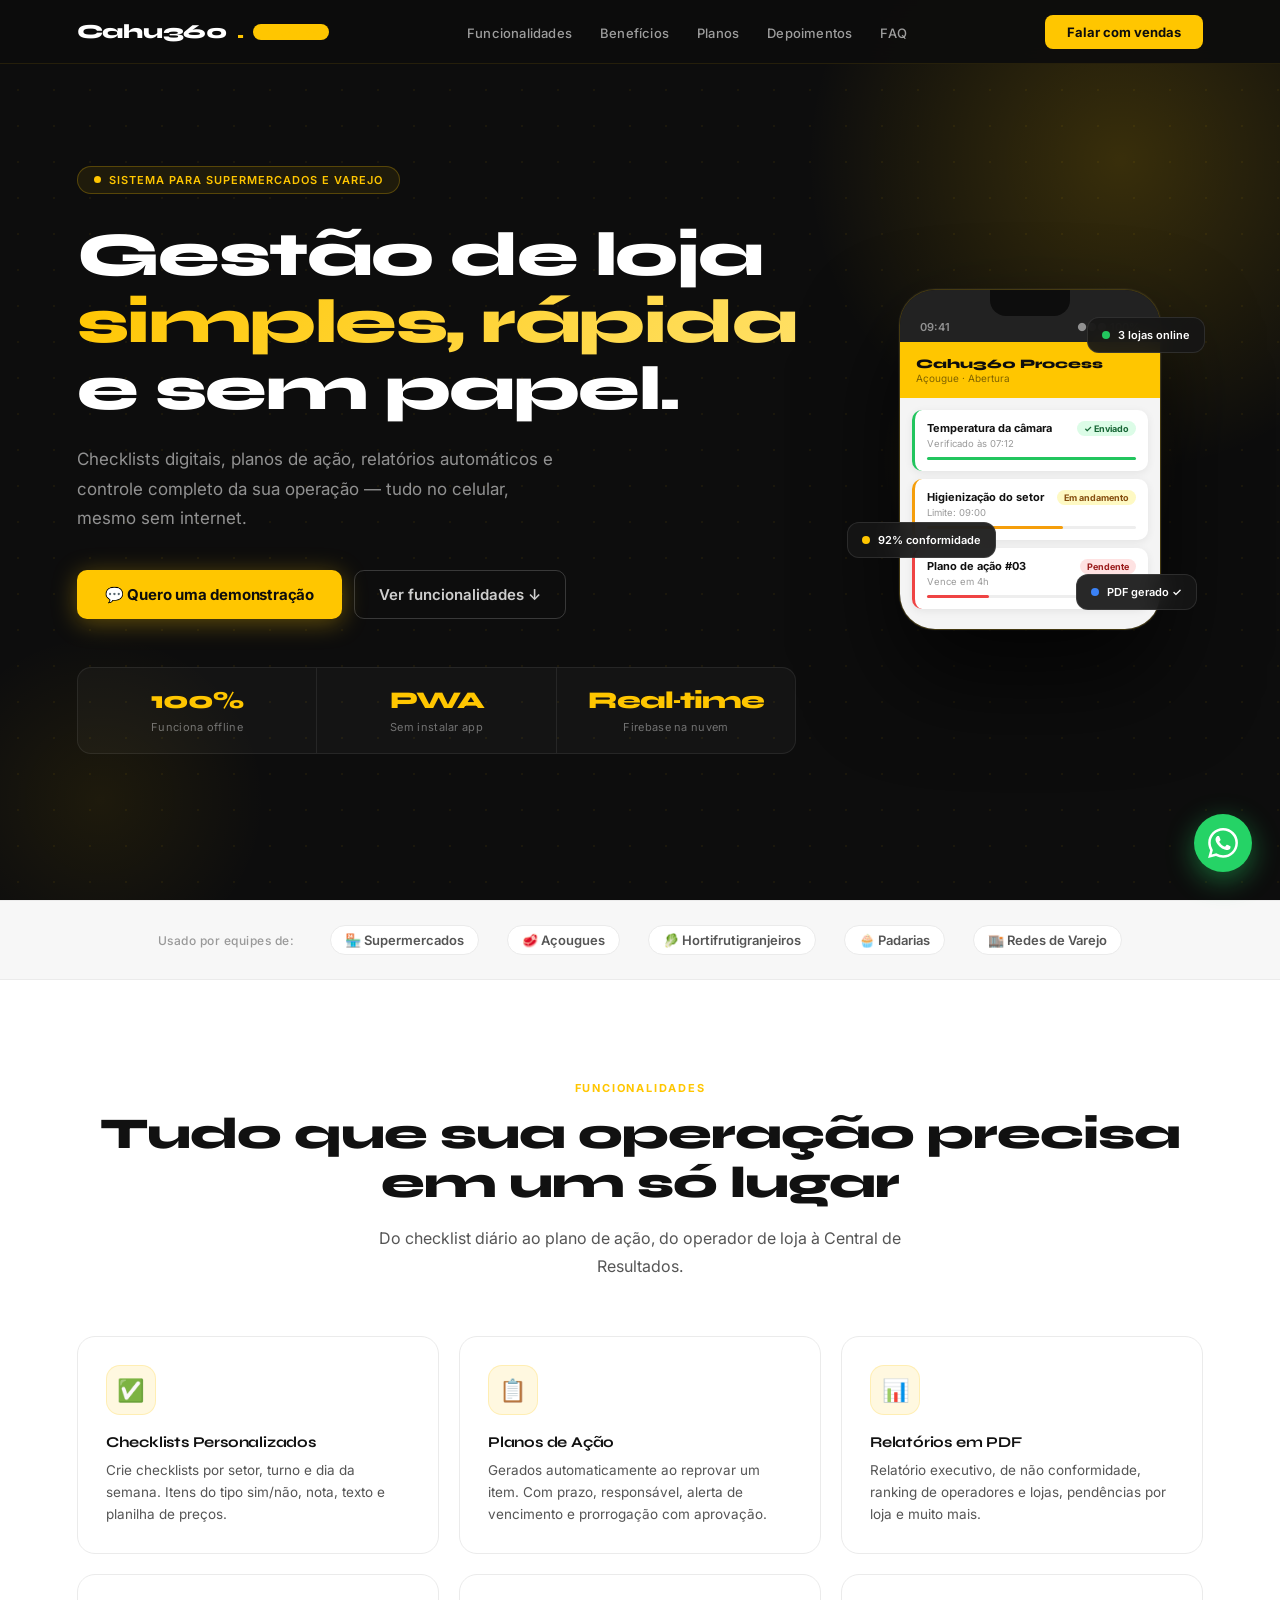
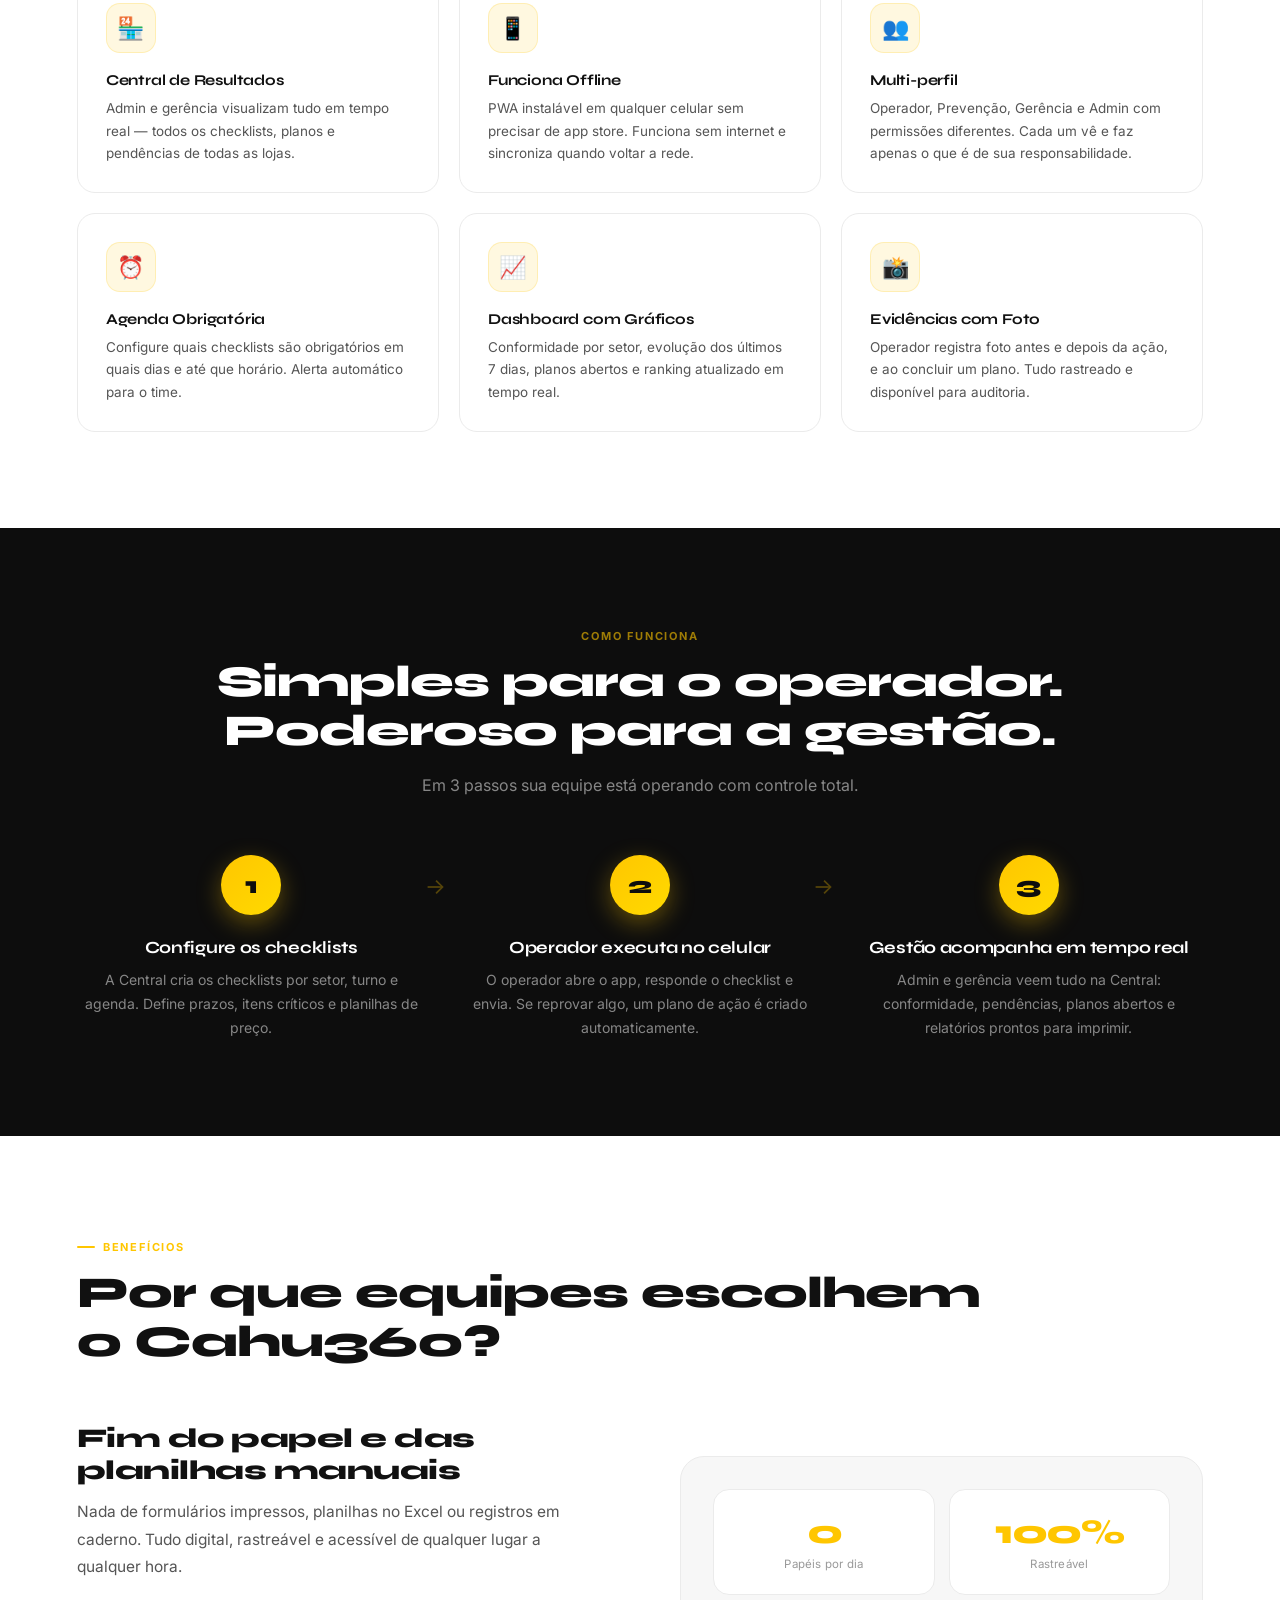
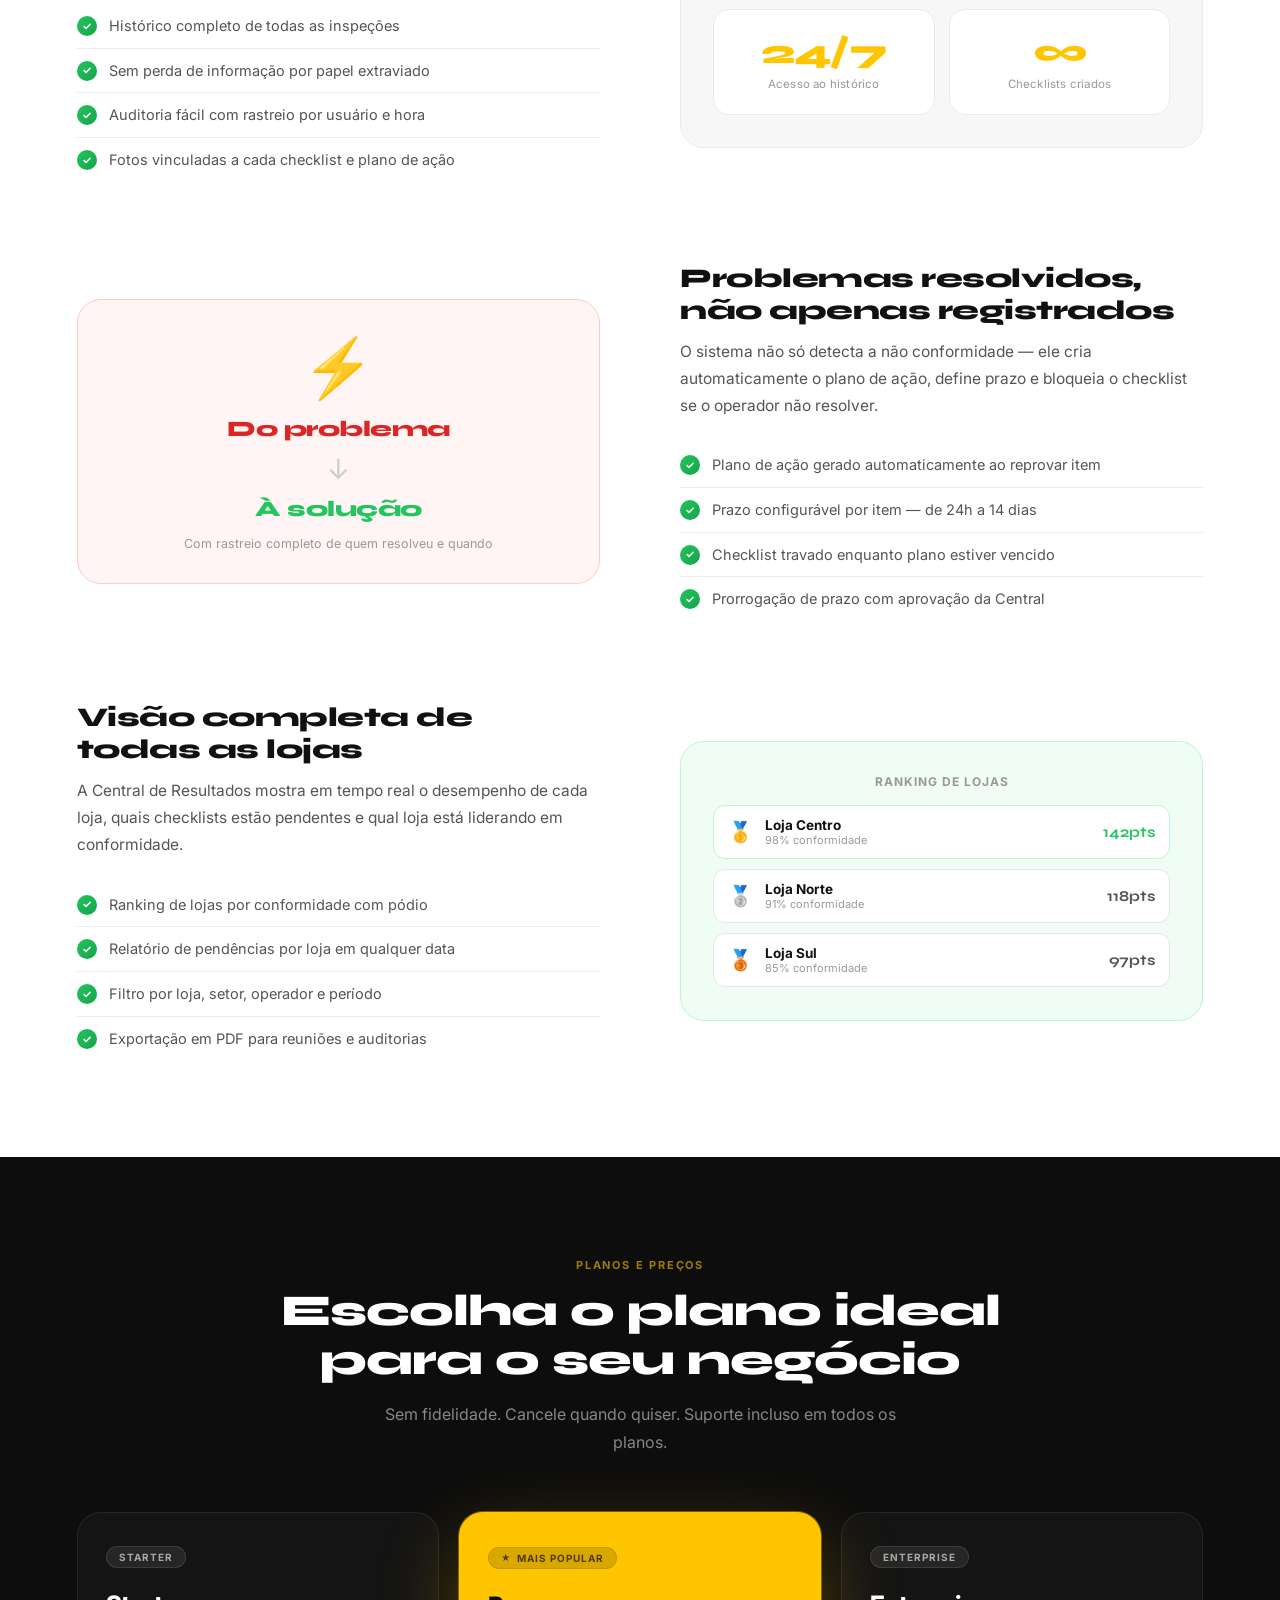
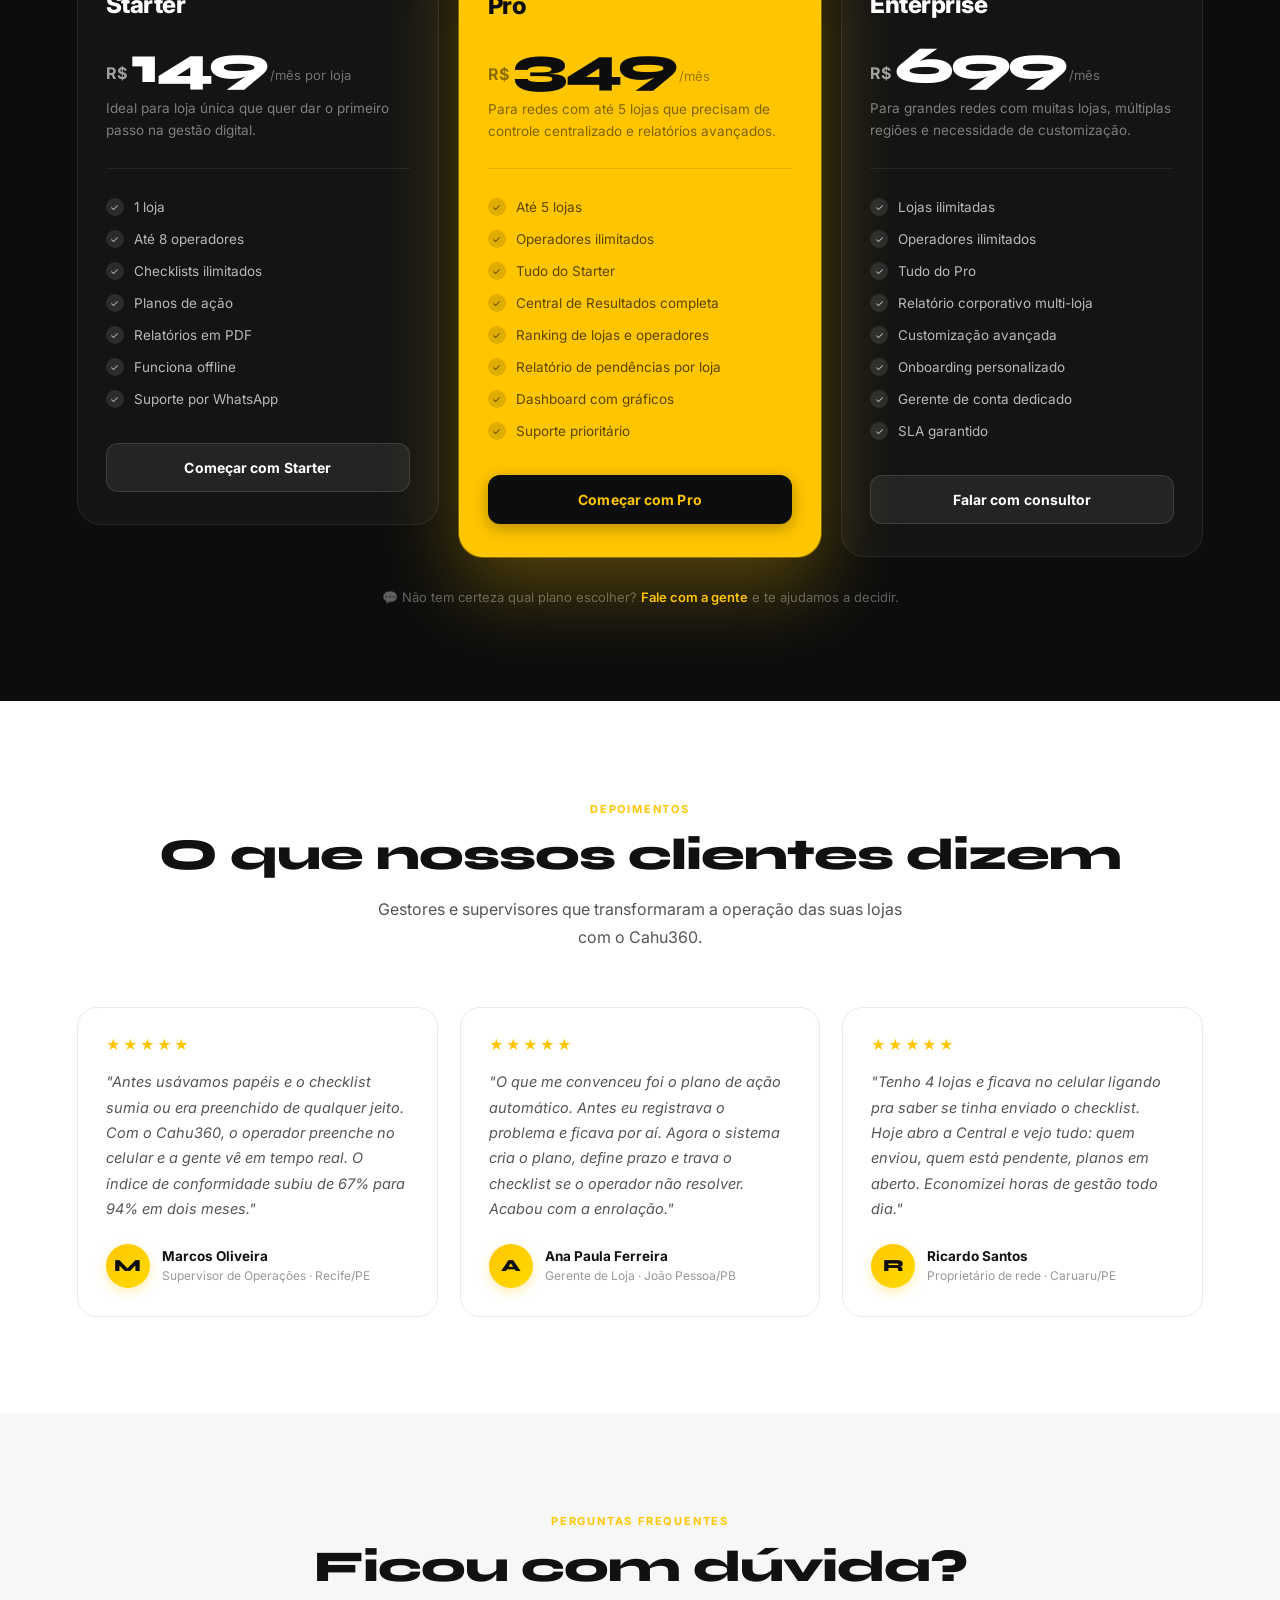
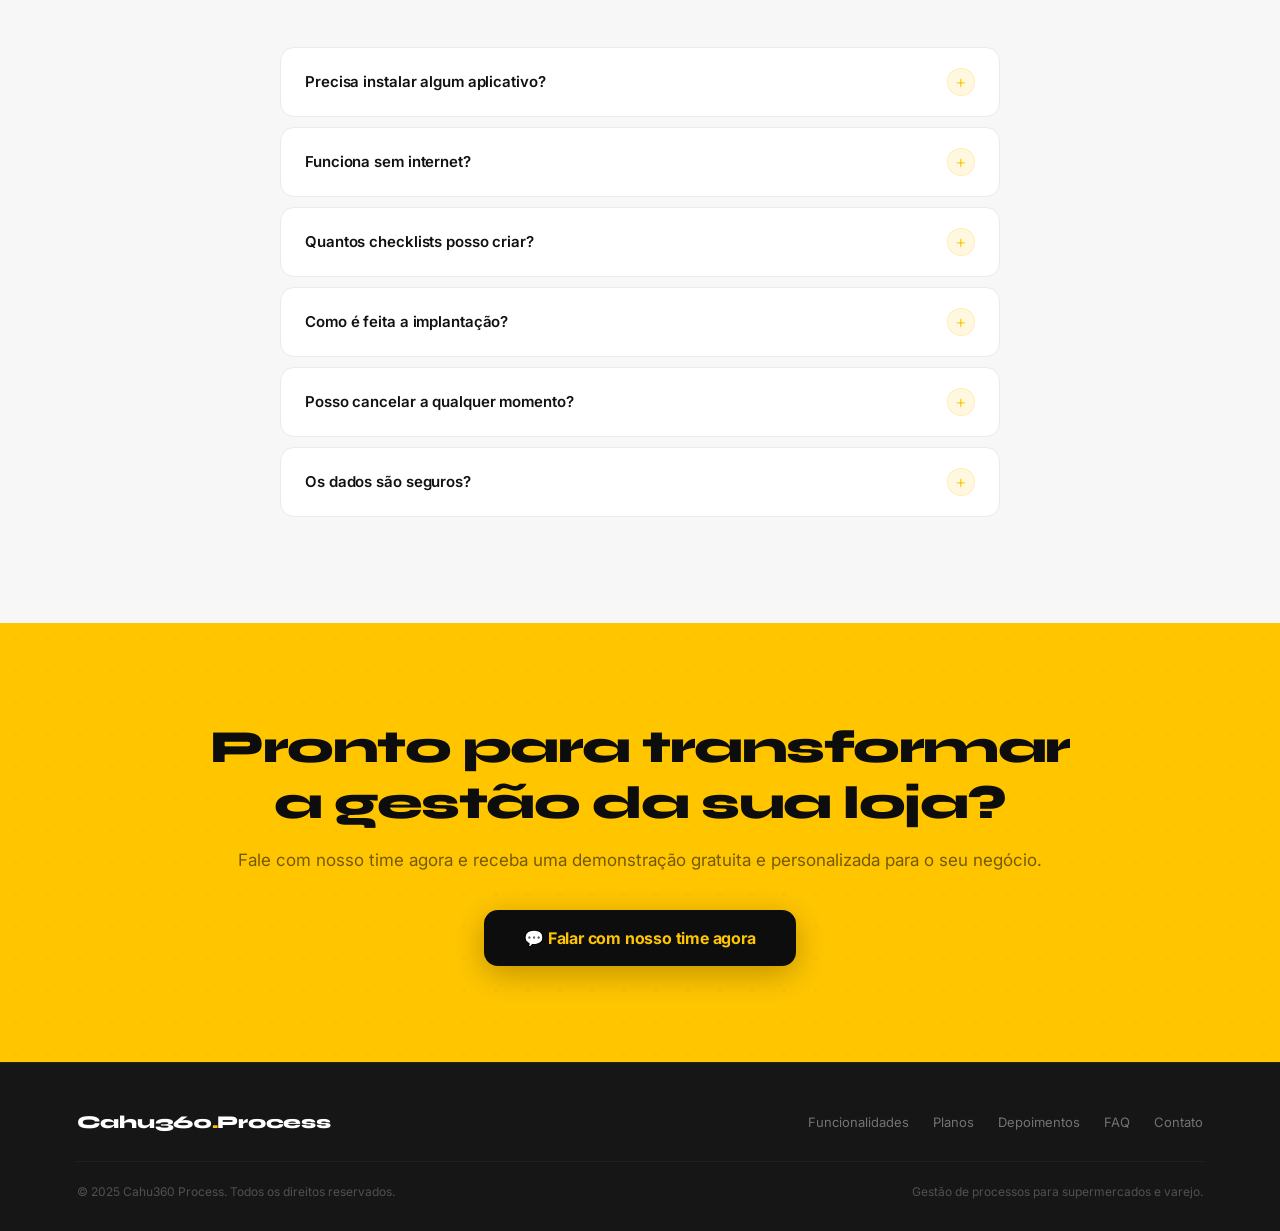
==== landing/index.html @ 6923c71b "design: redesign completo da landing page — hero, tipografia, planos e animações Co-Authored-By: Cla" ====
<!DOCTYPE html>
<html lang="pt-BR">
<head>
  <meta charset="UTF-8"/>
  <meta name="viewport" content="width=device-width, initial-scale=1.0"/>
  <title>Cahu360 Process — Gestão de Loja Inteligente</title>
  <meta name="description" content="Sistema completo de gestão de processos para supermercados e redes de varejo. Checklists, planos de ação, relatórios e muito mais."/>
  <link rel="preconnect" href="https://fonts.googleapis.com"/>
  <link rel="preconnect" href="https://fonts.gstatic.com" crossorigin/>
  <link href="https://fonts.googleapis.com/css2?family=Syne:wght@400;600;700;800&family=Inter:wght@300;400;500;600;700&display=swap" rel="stylesheet"/>
  <style>
    *, *::before, *::after { box-sizing: border-box; margin: 0; padding: 0; }

    :root {
      --y: #FFC600;
      --yd: #e6b000;
      --yl: rgba(255,198,0,.12);
      --dark: #0d0d0d;
      --dark2: #161616;
      --dark3: #222;
      --t: #111;
      --t2: #555;
      --t3: #999;
      --white: #ffffff;
      --gray: #f7f7f7;
      --gray2: #ebebeb;
      --g: #22c55e;
      --r: #ef4444;
    }

    html { scroll-behavior: smooth; }

    body {
      font-family: 'Inter', sans-serif;
      color: var(--t);
      background: var(--white);
      overflow-x: hidden;
    }

    h1, h2, h3, h4 { font-family: 'Syne', sans-serif; }

    /* ── UTILITÁRIOS ── */
    .gradient-text {
      background: linear-gradient(135deg, #fff 10%, var(--y) 100%);
      -webkit-background-clip: text;
      -webkit-text-fill-color: transparent;
      background-clip: text;
    }
    .max { max-width: 1200px; margin: 0 auto; }

    /* ── NAV ── */
    nav {
      position: fixed; top: 0; left: 0; right: 0; z-index: 100;
      background: rgba(13,13,13,.95);
      backdrop-filter: blur(16px);
      border-bottom: 1px solid rgba(255,198,0,.1);
      padding: 0 6%;
      display: flex; align-items: center; justify-content: space-between;
      height: 64px;
      transition: background .3s;
    }
    .nav-logo {
      font-family: 'Syne', sans-serif;
      font-size: 20px; font-weight: 800;
      color: var(--white);
      text-decoration: none;
      display: flex; align-items: center; gap: 10px;
      letter-spacing: -.3px;
    }
    .nav-logo span { color: var(--y); }
    .nav-logo-badge {
      background: var(--y); color: var(--dark);
      font-size: 10px; font-weight: 700;
      padding: 2px 8px; border-radius: 20px;
      text-transform: uppercase; letter-spacing: .5px;
    }
    .nav-links { display: flex; gap: 28px; list-style: none; }
    .nav-links a {
      color: rgba(255,255,255,.6);
      text-decoration: none; font-size: 13px; font-weight: 500;
      transition: color .2s; letter-spacing: .2px;
    }
    .nav-links a:hover { color: var(--y); }
    .nav-cta {
      background: var(--y); color: var(--dark);
      padding: 9px 22px; border-radius: 8px;
      font-weight: 700; font-size: 13px;
      text-decoration: none;
      transition: background .2s, transform .15s, box-shadow .2s;
      box-shadow: 0 0 0 0 rgba(255,198,0,0);
    }
    .nav-cta:hover { background: var(--yd); transform: translateY(-1px); box-shadow: 0 4px 16px rgba(255,198,0,.35); }
    .nav-hamburger { display: none; flex-direction: column; gap: 5px; cursor: pointer; background: none; border: none; padding: 4px; }
    .nav-hamburger span { width: 24px; height: 2px; background: var(--white); border-radius: 2px; display: block; transition: .3s; }
    .nav-mobile { display: none; position: fixed; top: 64px; left: 0; right: 0; background: var(--dark2); padding: 24px 6%; flex-direction: column; gap: 20px; z-index: 99; border-bottom: 1px solid rgba(255,198,0,.1); }
    .nav-mobile.open { display: flex; }
    .nav-mobile a { color: rgba(255,255,255,.8); text-decoration: none; font-size: 16px; font-weight: 500; }
    .nav-mobile .nav-cta { text-align: center; }

    /* ── HERO ── */
    .hero {
      background: var(--dark);
      min-height: 100vh;
      display: flex; align-items: center;
      padding: 100px 6% 80px;
      position: relative; overflow: hidden;
    }
    /* Grid de pontos no fundo */
    .hero::before {
      content: '';
      position: absolute; inset: 0;
      background-image: radial-gradient(rgba(255,198,0,.06) 1px, transparent 1px);
      background-size: 36px 36px;
      pointer-events: none;
    }
    /* Glow amarelo top-right */
    .hero-glow1 {
      position: absolute; top: -180px; right: -180px;
      width: 680px; height: 680px; border-radius: 50%;
      background: radial-gradient(circle, rgba(255,198,0,.18) 0%, transparent 65%);
      pointer-events: none;
    }
    /* Glow sutil bottom-left */
    .hero-glow2 {
      position: absolute; bottom: -80px; left: -80px;
      width: 360px; height: 360px; border-radius: 50%;
      background: radial-gradient(circle, rgba(255,198,0,.07) 0%, transparent 65%);
      pointer-events: none;
    }
    .hero-inner {
      max-width: 1200px; margin: 0 auto; width: 100%;
      display: grid; grid-template-columns: 1fr 1fr; gap: 60px; align-items: center;
      position: relative; z-index: 1;
    }
    .hero-badge {
      display: inline-flex; align-items: center; gap: 8px;
      background: rgba(255,198,0,.08); border: 1px solid rgba(255,198,0,.25);
      color: var(--y); padding: 6px 16px; border-radius: 99px;
      font-size: 11px; font-weight: 600; letter-spacing: 1px;
      text-transform: uppercase; margin-bottom: 28px;
    }
    .hero-badge .pulse {
      width: 7px; height: 7px; background: var(--y); border-radius: 50%;
      animation: pulse 2s infinite; flex-shrink: 0;
    }
    @keyframes pulse {
      0%,100% { box-shadow: 0 0 0 0 rgba(255,198,0,.5); }
      50% { box-shadow: 0 0 0 6px rgba(255,198,0,0); }
    }
    .hero h1 {
      font-size: clamp(38px, 5vw, 62px);
      font-weight: 800; line-height: 1.08;
      color: var(--white); margin-bottom: 22px;
      letter-spacing: -1.5px;
    }
    .hero h1 .highlight {
      position: relative; white-space: nowrap;
    }
    .hero h1 .highlight em {
      font-style: normal;
      background: linear-gradient(135deg, #FFC600, #FFE066);
      -webkit-background-clip: text;
      -webkit-text-fill-color: transparent;
      background-clip: text;
    }
    .hero p {
      font-size: 17px; line-height: 1.75;
      color: rgba(255,255,255,.55); margin-bottom: 36px;
      font-weight: 400; max-width: 480px;
    }
    .hero-actions { display: flex; gap: 12px; flex-wrap: wrap; }
    .btn-primary {
      background: var(--y); color: var(--dark);
      padding: 15px 28px; border-radius: 10px;
      font-weight: 700; font-size: 15px;
      text-decoration: none; display: inline-flex; align-items: center; gap: 8px;
      transition: background .2s, transform .15s, box-shadow .2s;
      box-shadow: 0 4px 24px rgba(255,198,0,.35);
      letter-spacing: -.2px;
    }
    .btn-primary:hover { background: var(--yd); transform: translateY(-2px); box-shadow: 0 10px 36px rgba(255,198,0,.45); }
    .btn-outline {
      border: 1.5px solid rgba(255,255,255,.18); color: rgba(255,255,255,.8);
      padding: 14px 24px; border-radius: 10px;
      font-weight: 600; font-size: 15px;
      text-decoration: none; display: inline-flex; align-items: center; gap: 8px;
      transition: border-color .2s, color .2s, background .2s;
    }
    .btn-outline:hover { border-color: rgba(255,198,0,.5); color: var(--y); background: rgba(255,198,0,.05); }

    /* Stats hero */
    .hero-stats {
      display: flex; gap: 0; margin-top: 48px;
      border: 1px solid rgba(255,255,255,.08); border-radius: 14px;
      overflow: hidden; background: rgba(255,255,255,.03);
    }
    .hero-stat {
      flex: 1; padding: 18px 20px; text-align: center;
      border-right: 1px solid rgba(255,255,255,.08);
    }
    .hero-stat:last-child { border-right: none; }
    .hero-stat strong {
      font-size: 24px; font-weight: 800; color: var(--y);
      font-family: 'Syne', sans-serif; display: block;
      letter-spacing: -1px;
    }
    .hero-stat span { font-size: 11px; color: rgba(255,255,255,.4); letter-spacing: .3px; }

    /* Mockup */
    .hero-visual {
      display: flex; justify-content: center; align-items: center;
      position: relative;
    }
    .mockup-wrap {
      position: relative;
    }
    .mockup-glow {
      position: absolute; top: 50%; left: 50%;
      transform: translate(-50%,-50%);
      width: 320px; height: 320px; border-radius: 50%;
      background: radial-gradient(circle, rgba(255,198,0,.22) 0%, transparent 65%);
      pointer-events: none; z-index: 0;
    }
    .mockup-phone {
      width: 262px;
      background: var(--dark2);
      border: 1.5px solid rgba(255,198,0,.2);
      border-radius: 36px;
      overflow: hidden;
      box-shadow: 0 48px 96px rgba(0,0,0,.7), 0 0 0 1px rgba(255,255,255,.04);
      position: relative; z-index: 1;
      animation: float 4s ease-in-out infinite;
    }
    @keyframes float {
      0%,100% { transform: translateY(0); }
      50% { transform: translateY(-10px); }
    }
    .mockup-notch {
      position: absolute; top: 0; left: 50%; transform: translateX(-50%);
      width: 80px; height: 26px; background: var(--dark);
      border-radius: 0 0 16px 16px; z-index: 2;
    }
    .mockup-statusbar {
      background: var(--dark3); padding: 30px 20px 8px;
      display: flex; justify-content: space-between; align-items: center;
    }
    .mockup-statusbar span { font-size: 11px; color: rgba(255,255,255,.5); font-weight: 600; }
    .mockup-header {
      background: var(--y); padding: 14px 16px;
      display: flex; align-items: center; gap: 10px;
    }
    .mockup-header-title { font-family: 'Syne', sans-serif; font-size: 13px; font-weight: 800; color: var(--dark); }
    .mockup-header-sub { font-size: 10px; color: rgba(0,0,0,.5); }
    .mockup-body { padding: 12px; background: #f4f4f4; }
    .mockup-card {
      background: var(--white); border-radius: 10px;
      padding: 11px 12px; margin-bottom: 8px;
      border-left: 3px solid var(--g);
      box-shadow: 0 2px 8px rgba(0,0,0,.07);
    }
    .mockup-card.warn { border-color: #f59e0b; }
    .mockup-card.red { border-color: var(--r); }
    .mockup-card-title { font-size: 11px; font-weight: 700; color: var(--t); margin-bottom: 3px; }
    .mockup-card-sub { font-size: 9.5px; color: var(--t3); }
    .mockup-card-badge { float: right; font-size: 9px; font-weight: 700; padding: 2px 7px; border-radius: 8px; }
    .mockup-card-badge.ok { background: #dcfce7; color: #166534; }
    .mockup-card-badge.warn { background: #fef9c3; color: #854d0e; }
    .mockup-card-badge.red { background: #fee2e2; color: #991b1b; }
    .mockup-progress { height: 3px; background: #eee; border-radius: 2px; margin-top: 8px; }
    .mockup-progress-fill { height: 100%; border-radius: 2px; background: var(--g); }

    /* Badges flutuantes */
    .mockup-float {
      position: absolute;
      background: rgba(22,22,22,.92);
      border: 1px solid rgba(255,255,255,.1);
      backdrop-filter: blur(12px);
      border-radius: 12px;
      padding: 10px 14px;
      font-size: 11px; font-weight: 600; color: var(--white);
      display: flex; align-items: center; gap: 8px;
      z-index: 2; white-space: nowrap;
      animation: floatBadge 5s ease-in-out infinite;
    }
    .mockup-float.f1 { top: 28px; right: -44px; animation-delay: .5s; }
    .mockup-float.f2 { bottom: 72px; left: -52px; animation-delay: 1.5s; }
    .mockup-float.f3 { bottom: 20px; right: -36px; animation-delay: 2.5s; }
    @keyframes floatBadge {
      0%,100% { transform: translateY(0); }
      50% { transform: translateY(-6px); }
    }
    .mockup-float .dot { width: 8px; height: 8px; border-radius: 50%; flex-shrink: 0; }

    /* ── SEÇÕES GERAIS ── */
    section { padding: 96px 6%; }
    .section-label {
      display: inline-flex; align-items: center; gap: 8px;
      font-size: 11px; font-weight: 700; letter-spacing: 1.8px;
      text-transform: uppercase; color: var(--y);
      margin-bottom: 14px;
    }
    .section-label::before {
      content: '';
      width: 18px; height: 2px; background: var(--y); border-radius: 2px; display: block;
    }
    .section-title {
      font-size: clamp(28px, 4vw, 44px);
      font-weight: 800; line-height: 1.12;
      margin-bottom: 16px; letter-spacing: -1px;
    }
    .section-sub {
      font-size: 16px; color: var(--t2); line-height: 1.75;
      max-width: 560px; font-weight: 400;
    }
    .section-header { margin-bottom: 56px; }
    .section-header.center { text-align: center; }
    .section-header.center .section-sub { margin: 0 auto; }
    .section-header.center .section-label { justify-content: center; }
    .section-header.center .section-label::before { display: none; }

    /* ── SOCIAL PROOF BAR ── */
    .proof-bar {
      background: var(--gray); padding: 24px 6%;
      border-top: 1px solid var(--gray2); border-bottom: 1px solid var(--gray2);
    }
    .proof-inner {
      max-width: 1200px; margin: 0 auto;
      display: flex; align-items: center; gap: 36px; flex-wrap: wrap; justify-content: center;
    }
    .proof-label { font-size: 12px; color: var(--t3); font-weight: 500; white-space: nowrap; letter-spacing: .5px; }
    .proof-items { display: flex; gap: 28px; flex-wrap: wrap; justify-content: center; }
    .proof-item {
      font-size: 13px; font-weight: 600; color: var(--t2);
      display: flex; align-items: center; gap: 6px;
      padding: 6px 14px; background: var(--white); border-radius: 99px;
      border: 1px solid var(--gray2);
    }

    /* ── FUNCIONALIDADES ── */
    .features-grid {
      display: grid; grid-template-columns: repeat(auto-fit, minmax(280px, 1fr));
      gap: 20px;
    }
    .feature-card {
      background: var(--white); border: 1.5px solid var(--gray2);
      border-radius: 18px; padding: 28px;
      transition: border-color .25s, transform .25s, box-shadow .25s;
      position: relative; overflow: hidden;
    }
    .feature-card::after {
      content: '';
      position: absolute; inset: 0;
      background: linear-gradient(135deg, rgba(255,198,0,.04) 0%, transparent 60%);
      opacity: 0; transition: opacity .3s;
      border-radius: 18px;
    }
    .feature-card:hover { border-color: rgba(255,198,0,.4); transform: translateY(-5px); box-shadow: 0 16px 48px rgba(0,0,0,.08); }
    .feature-card:hover::after { opacity: 1; }
    .feature-icon {
      width: 50px; height: 50px; border-radius: 14px;
      background: var(--yl); display: flex; align-items: center; justify-content: center;
      font-size: 22px; margin-bottom: 18px;
      border: 1px solid rgba(255,198,0,.2);
    }
    .feature-card h3 { font-size: 15px; font-weight: 700; margin-bottom: 8px; letter-spacing: -.2px; }
    .feature-card p { font-size: 13.5px; color: var(--t2); line-height: 1.65; }

    /* Stagger animations for features */
    .features-grid .feature-card:nth-child(1) { --delay: 0s; }
    .features-grid .feature-card:nth-child(2) { --delay: .07s; }
    .features-grid .feature-card:nth-child(3) { --delay: .14s; }
    .features-grid .feature-card:nth-child(4) { --delay: .21s; }
    .features-grid .feature-card:nth-child(5) { --delay: .28s; }
    .features-grid .feature-card:nth-child(6) { --delay: .35s; }
    .features-grid .feature-card:nth-child(7) { --delay: .42s; }
    .features-grid .feature-card:nth-child(8) { --delay: .49s; }
    .features-grid .feature-card:nth-child(9) { --delay: .56s; }

    /* ── COMO FUNCIONA ── */
    .how-section { background: var(--dark); }
    .how-section .section-title { color: var(--white); }
    .how-section .section-sub { color: rgba(255,255,255,.5); }
    .how-steps {
      display: grid; grid-template-columns: repeat(auto-fit, minmax(240px, 1fr));
      gap: 40px;
    }
    .how-step { text-align: center; position: relative; }
    .how-step-num {
      width: 60px; height: 60px; border-radius: 50%;
      background: linear-gradient(135deg, var(--y) 0%, #ffda00 100%);
      color: var(--dark);
      font-family: 'Syne', sans-serif; font-weight: 800; font-size: 24px;
      display: flex; align-items: center; justify-content: center;
      margin: 0 auto 22px;
      box-shadow: 0 8px 24px rgba(255,198,0,.35);
    }
    .how-step h3 { font-size: 17px; font-weight: 700; color: var(--white); margin-bottom: 10px; letter-spacing: -.3px; }
    .how-step p { font-size: 14px; color: rgba(255,255,255,.5); line-height: 1.7; }

    /* Linha conectora entre steps */
    .how-steps .how-step:not(:last-child)::after {
      content: '→';
      position: absolute; top: 18px; right: -20px;
      color: rgba(255,198,0,.3); font-size: 22px;
    }
    @media (max-width: 900px) {
      .how-steps .how-step::after { display: none; }
    }

    /* ── BENEFÍCIOS ── */
    .benefits-row {
      display: grid; grid-template-columns: 1fr 1fr; gap: 80px; align-items: center;
      margin-bottom: 80px;
    }
    .benefits-row:last-child { margin-bottom: 0; }
    .benefits-row.reverse .benefits-text { order: 2; }
    .benefits-row.reverse .benefits-visual { order: 1; }
    .benefit-list { list-style: none; margin-top: 24px; }
    .benefit-list li {
      display: flex; align-items: flex-start; gap: 12px;
      padding: 11px 0; border-bottom: 1px solid var(--gray2);
      font-size: 14.5px; color: var(--t2); line-height: 1.5;
    }
    .benefit-list li:last-child { border: none; }
    .benefit-check {
      width: 20px; height: 20px; border-radius: 50%;
      background: linear-gradient(135deg, #22c55e, #16a34a);
      display: flex; align-items: center; justify-content: center;
      flex-shrink: 0; margin-top: 1px;
      font-size: 11px; color: white; font-weight: 700;
    }
    .benefits-visual {
      background: var(--gray); border-radius: 24px;
      padding: 32px; min-height: 280px;
      display: flex; align-items: center; justify-content: center;
      border: 1.5px solid var(--gray2);
    }
    .stat-grid { display: grid; grid-template-columns: 1fr 1fr; gap: 14px; width: 100%; }
    .stat-box {
      background: var(--white); border-radius: 16px;
      padding: 22px 18px; text-align: center;
      border: 1.5px solid var(--gray2);
      transition: transform .2s, box-shadow .2s;
    }
    .stat-box:hover { transform: translateY(-3px); box-shadow: 0 8px 24px rgba(0,0,0,.07); }
    .stat-box strong {
      font-family: 'Syne', sans-serif; font-size: 34px; font-weight: 800;
      display: block; color: var(--y); letter-spacing: -1.5px;
    }
    .stat-box span { font-size: 11.5px; color: var(--t3); letter-spacing: .2px; }

    /* ── PLANOS ── */
    .plans-section { background: var(--dark); }
    .plans-section .section-title { color: var(--white); }
    .plans-section .section-sub { color: rgba(255,255,255,.5); }
    .plans-grid {
      display: grid; grid-template-columns: repeat(3, 1fr);
      gap: 20px; align-items: start;
    }

    /* Card base */
    .plan-card {
      background: rgba(255,255,255,.03);
      border: 1px solid rgba(255,255,255,.08);
      border-radius: 24px; padding: 32px 28px;
      transition: transform .25s, box-shadow .25s, border-color .25s;
      position: relative; overflow: hidden;
    }
    .plan-card:hover { transform: translateY(-6px); box-shadow: 0 24px 60px rgba(0,0,0,.4); border-color: rgba(255,198,0,.2); }

    /* Card featured */
    .plan-card.featured {
      background: var(--y);
      border-color: var(--y);
      transform: scale(1.04) translateY(-8px);
      box-shadow: 0 32px 80px rgba(255,198,0,.3), 0 0 0 1px rgba(255,198,0,.4);
    }
    .plan-card.featured:hover { transform: scale(1.04) translateY(-14px); box-shadow: 0 40px 100px rgba(255,198,0,.4); }

    /* Shimmer no card featured */
    .plan-card.featured::after {
      content: '';
      position: absolute; top: 0; left: -100%;
      width: 60%; height: 100%;
      background: linear-gradient(105deg, transparent, rgba(255,255,255,.18), transparent);
      animation: shimmer 3.5s infinite;
      pointer-events: none;
    }
    @keyframes shimmer {
      0% { left: -100%; }
      100% { left: 160%; }
    }

    .plan-badge {
      display: inline-flex; align-items: center; gap: 6px;
      font-size: 10px; font-weight: 700;
      padding: 4px 12px; border-radius: 99px;
      background: rgba(255,255,255,.08); color: rgba(255,255,255,.6);
      text-transform: uppercase; letter-spacing: 1px; margin-bottom: 22px;
      border: 1px solid rgba(255,255,255,.1);
    }
    .plan-badge.hot {
      background: rgba(0,0,0,.15); color: rgba(0,0,0,.65);
      border-color: rgba(0,0,0,.1);
    }
    .plan-badge.hot::before { content: '★'; font-size: 9px; }

    .plan-name { font-size: 24px; font-weight: 800; color: var(--white); margin-bottom: 10px; letter-spacing: -.5px; }
    .plan-card.featured .plan-name { color: var(--dark); }

    .plan-price { margin: 20px 0 6px; display: flex; align-items: flex-end; gap: 4px; }
    .plan-price .currency { font-size: 16px; font-weight: 700; color: rgba(255,255,255,.6); padding-bottom: 8px; }
    .plan-price strong { font-family: 'Syne', sans-serif; font-size: 52px; font-weight: 800; color: var(--white); line-height: 1; letter-spacing: -3px; }
    .plan-price .period { font-size: 13px; color: rgba(255,255,255,.4); padding-bottom: 8px; }
    .plan-card.featured .plan-price .currency { color: rgba(0,0,0,.45); }
    .plan-card.featured .plan-price strong { color: var(--dark); }
    .plan-card.featured .plan-price .period { color: rgba(0,0,0,.4); }

    .plan-desc { font-size: 13.5px; color: rgba(255,255,255,.45); margin-bottom: 26px; line-height: 1.65; }
    .plan-card.featured .plan-desc { color: rgba(0,0,0,.5); }

    .plan-divider { height: 1px; background: rgba(255,255,255,.07); margin-bottom: 22px; }
    .plan-card.featured .plan-divider { background: rgba(0,0,0,.1); }

    .plan-features { list-style: none; margin-bottom: 28px; }
    .plan-features li {
      display: flex; align-items: center; gap: 10px;
      font-size: 13.5px; color: rgba(255,255,255,.7);
      padding: 7px 0;
    }
    .plan-card.featured .plan-features li { color: rgba(0,0,0,.65); }
    .plan-features li .check {
      width: 18px; height: 18px; border-radius: 50%;
      background: rgba(255,255,255,.1);
      display: flex; align-items: center; justify-content: center;
      font-size: 10px; flex-shrink: 0;
    }
    .plan-card.featured .plan-features li .check { background: rgba(0,0,0,.12); }

    .plan-cta {
      display: block; text-align: center; text-decoration: none;
      padding: 15px; border-radius: 12px;
      font-weight: 700; font-size: 14px;
      background: rgba(255,255,255,.07); color: var(--white);
      border: 1px solid rgba(255,255,255,.12);
      transition: background .2s, transform .15s;
      letter-spacing: .1px;
    }
    .plan-cta:hover { background: rgba(255,255,255,.14); transform: translateY(-1px); }
    .plan-card.featured .plan-cta {
      background: var(--dark); color: var(--y);
      border-color: transparent;
      box-shadow: 0 4px 16px rgba(0,0,0,.3);
    }
    .plan-card.featured .plan-cta:hover { background: #1a1a1a; }
    .plans-note { text-align: center; margin-top: 32px; font-size: 13px; color: rgba(255,255,255,.35); }

    /* ── DEPOIMENTOS ── */
    .testimonials-grid {
      display: grid; grid-template-columns: repeat(auto-fit, minmax(300px, 1fr));
      gap: 22px;
    }
    .testimonial-card {
      background: var(--white); border: 1.5px solid var(--gray2);
      border-radius: 20px; padding: 28px;
      transition: transform .25s, box-shadow .25s, border-color .25s;
    }
    .testimonial-card:hover { transform: translateY(-4px); box-shadow: 0 16px 48px rgba(0,0,0,.07); border-color: rgba(255,198,0,.35); }
    .testimonial-stars { color: var(--y); font-size: 14px; margin-bottom: 16px; letter-spacing: 2px; }
    .testimonial-text { font-size: 14.5px; line-height: 1.75; color: var(--t2); margin-bottom: 22px; font-style: italic; }
    .testimonial-author { display: flex; align-items: center; gap: 12px; }
    .testimonial-avatar {
      width: 44px; height: 44px; border-radius: 50%;
      background: linear-gradient(135deg, var(--y), #ffda00);
      display: flex; align-items: center; justify-content: center;
      font-family: 'Syne', sans-serif; font-weight: 800; font-size: 17px; color: var(--dark);
      flex-shrink: 0; box-shadow: 0 4px 12px rgba(255,198,0,.3);
    }
    .testimonial-author strong { font-size: 13.5px; font-weight: 700; display: block; }
    .testimonial-author span { font-size: 12px; color: var(--t3); }

    /* ── FAQ ── */
    .faq-section { background: var(--gray); }
    .faq-list { max-width: 720px; margin: 0 auto; }
    .faq-item {
      background: var(--white); border-radius: 14px;
      margin-bottom: 10px; overflow: hidden;
      border: 1.5px solid var(--gray2);
      transition: border-color .2s;
    }
    .faq-item:hover { border-color: rgba(255,198,0,.3); }
    .faq-item.open { border-color: rgba(255,198,0,.4); }
    .faq-q {
      padding: 20px 24px; cursor: pointer;
      display: flex; align-items: center; justify-content: space-between;
      font-weight: 600; font-size: 15px; letter-spacing: -.1px;
      user-select: none; gap: 16px;
    }
    .faq-icon {
      width: 28px; height: 28px; border-radius: 50%;
      background: var(--yl); border: 1px solid rgba(255,198,0,.2);
      display: flex; align-items: center; justify-content: center;
      color: var(--y); font-size: 18px; font-weight: 300;
      transition: transform .3s, background .2s; flex-shrink: 0;
    }
    .faq-a { font-size: 14px; color: var(--t2); line-height: 1.75; max-height: 0; overflow: hidden; transition: max-height .38s ease, padding .3s; }
    .faq-item.open .faq-a { max-height: 320px; padding: 0 24px 22px; }
    .faq-item.open .faq-icon { transform: rotate(45deg); background: var(--y); color: var(--dark); }

    /* ── CTA FINAL ── */
    .cta-section {
      background: var(--y);
      padding: 96px 6%;
      position: relative; overflow: hidden;
    }
    .cta-section::before {
      content: '';
      position: absolute; inset: 0;
      background-image: radial-gradient(rgba(0,0,0,.04) 1px, transparent 1px);
      background-size: 32px 32px;
    }
    .cta-inner { text-align: center; position: relative; z-index: 1; }
    .cta-section h2 { font-size: clamp(28px, 4vw, 46px); font-weight: 800; color: var(--dark); margin-bottom: 16px; letter-spacing: -1.5px; }
    .cta-section p { font-size: 17px; color: rgba(0,0,0,.55); margin-bottom: 36px; line-height: 1.6; }
    .btn-dark {
      background: var(--dark); color: var(--y);
      padding: 18px 40px; border-radius: 14px;
      font-weight: 700; font-size: 16px; text-decoration: none;
      display: inline-flex; align-items: center; gap: 10px;
      transition: background .2s, transform .15s, box-shadow .2s;
      box-shadow: 0 8px 32px rgba(0,0,0,.25);
      letter-spacing: -.2px;
    }
    .btn-dark:hover { background: #1a1a1a; transform: translateY(-2px); box-shadow: 0 14px 40px rgba(0,0,0,.35); }

    /* ── FOOTER ── */
    footer {
      background: var(--dark2); padding: 48px 6% 32px;
      border-top: 1px solid rgba(255,198,0,.08);
    }
    .footer-inner {
      max-width: 1200px; margin: 0 auto;
      display: flex; justify-content: space-between; align-items: center;
      flex-wrap: wrap; gap: 20px;
    }
    .footer-logo { font-family: 'Syne', sans-serif; font-size: 18px; font-weight: 800; color: var(--white); letter-spacing: -.3px; }
    .footer-logo span { color: var(--y); }
    .footer-links { display: flex; gap: 24px; flex-wrap: wrap; }
    .footer-links a { color: rgba(255,255,255,.4); text-decoration: none; font-size: 13px; transition: color .2s; }
    .footer-links a:hover { color: var(--y); }
    .footer-bottom {
      max-width: 1200px; margin: 28px auto 0;
      padding-top: 22px; border-top: 1px solid rgba(255,255,255,.05);
      display: flex; justify-content: space-between; align-items: center; flex-wrap: wrap; gap: 12px;
    }
    .footer-bottom p { font-size: 12px; color: rgba(255,255,255,.25); }

    /* ── WHATSAPP FLOAT ── */
    .wa-float {
      position: fixed; bottom: 28px; right: 28px; z-index: 200;
      width: 58px; height: 58px; border-radius: 50%;
      background: #25D366;
      display: flex; align-items: center; justify-content: center;
      box-shadow: 0 8px 28px rgba(37,211,102,.45);
      text-decoration: none;
      transition: transform .2s, box-shadow .2s;
    }
    .wa-float:hover { transform: scale(1.12); box-shadow: 0 14px 36px rgba(37,211,102,.55); }
    .wa-float svg { width: 30px; height: 30px; fill: white; }

    /* ── ANIMAÇÕES ── */
    .fade-up {
      opacity: 0;
      transform: translateY(28px);
      transition: opacity .65s ease, transform .65s ease;
      transition-delay: var(--delay, 0s);
    }
    .fade-up.visible { opacity: 1; transform: translateY(0); }

    .fade-left {
      opacity: 0;
      transform: translateX(-32px);
      transition: opacity .65s ease, transform .65s ease;
    }
    .fade-left.visible { opacity: 1; transform: translateX(0); }

    .fade-right {
      opacity: 0;
      transform: translateX(32px);
      transition: opacity .65s ease, transform .65s ease;
    }
    .fade-right.visible { opacity: 1; transform: translateX(0); }

    /* ── RESPONSIVE ── */
    @media (max-width: 1024px) {
      .plans-grid { grid-template-columns: 1fr; max-width: 420px; margin: 0 auto; }
      .plan-card.featured { transform: none; }
      .plan-card.featured:hover { transform: translateY(-6px); }
    }
    @media (max-width: 900px) {
      .hero-inner { grid-template-columns: 1fr; gap: 48px; }
      .hero-visual { display: none; }
      .benefits-row { grid-template-columns: 1fr; gap: 40px; }
      .benefits-row.reverse .benefits-text { order: 1; }
      .benefits-row.reverse .benefits-visual { order: 2; }
      .nav-links { display: none; }
      .nav-cta { display: none; }
      .nav-hamburger { display: flex; }
    }
    @media (max-width: 600px) {
      section { padding: 64px 5%; }
      .hero { padding: 90px 5% 64px; }
      .hero-stats { flex-direction: column; }
      .hero-stat { border-right: none; border-bottom: 1px solid rgba(255,255,255,.08); }
      .hero-stat:last-child { border-bottom: none; }
    }
  </style>
</head>
<body>

<!-- NAV -->
<nav>
  <a class="nav-logo" href="#">
    Cahu360<span>.</span>
    <span class="nav-logo-badge">Process</span>
  </a>
  <ul class="nav-links">
    <li><a href="#funcionalidades">Funcionalidades</a></li>
    <li><a href="#beneficios">Benefícios</a></li>
    <li><a href="#planos">Planos</a></li>
    <li><a href="#depoimentos">Depoimentos</a></li>
    <li><a href="#faq">FAQ</a></li>
  </ul>
  <a class="nav-cta" href="https://wa.me/5581991665457?text=Ol%C3%A1%2C%20quero%20conhecer%20o%20Cahu360%20Process!" target="_blank">Falar com vendas</a>
  <button class="nav-hamburger" onclick="toggleMenu()" aria-label="Menu">
    <span></span><span></span><span></span>
  </button>
</nav>
<div class="nav-mobile" id="nav-mobile">
  <a href="#funcionalidades" onclick="toggleMenu()">Funcionalidades</a>
  <a href="#beneficios" onclick="toggleMenu()">Benefícios</a>
  <a href="#planos" onclick="toggleMenu()">Planos</a>
  <a href="#depoimentos" onclick="toggleMenu()">Depoimentos</a>
  <a href="#faq" onclick="toggleMenu()">FAQ</a>
  <a class="nav-cta" href="https://wa.me/5581991665457?text=Ol%C3%A1%2C%20quero%20conhecer%20o%20Cahu360%20Process!" target="_blank">Falar com vendas →</a>
</div>

<!-- HERO -->
<section class="hero">
  <div class="hero-glow1"></div>
  <div class="hero-glow2"></div>
  <div class="hero-inner">
    <div class="hero-content">
      <div class="hero-badge">
        <span class="pulse"></span>
        Sistema para supermercados e varejo
      </div>
      <h1>Gestão de loja <span class="highlight"><em>simples, rápida</em></span><br/>e sem papel.</h1>
      <p>Checklists digitais, planos de ação, relatórios automáticos e controle completo da sua operação — tudo no celular, mesmo sem internet.</p>
      <div class="hero-actions">
        <a class="btn-primary" href="https://wa.me/5581991665457?text=Ol%C3%A1%2C%20quero%20uma%20demonstra%C3%A7%C3%A3o%20do%20Cahu360%20Process!" target="_blank">
          💬 Quero uma demonstração
        </a>
        <a class="btn-outline" href="#funcionalidades">Ver funcionalidades ↓</a>
      </div>
      <div class="hero-stats">
        <div class="hero-stat">
          <strong>100%</strong>
          <span>Funciona offline</span>
        </div>
        <div class="hero-stat">
          <strong>PWA</strong>
          <span>Sem instalar app</span>
        </div>
        <div class="hero-stat">
          <strong>Real‑time</strong>
          <span>Firebase na nuvem</span>
        </div>
      </div>
    </div>
    <div class="hero-visual">
      <div class="mockup-wrap">
        <div class="mockup-glow"></div>
        <div class="mockup-phone">
          <div class="mockup-notch"></div>
          <div class="mockup-statusbar">
            <span>09:41</span>
            <span>●●● 100%</span>
          </div>
          <div class="mockup-header">
            <div>
              <div class="mockup-header-title">Cahu360 Process</div>
              <div class="mockup-header-sub">Açougue · Abertura</div>
            </div>
          </div>
          <div class="mockup-body">
            <div class="mockup-card">
              <span class="mockup-card-badge ok">✓ Enviado</span>
              <div class="mockup-card-title">Temperatura da câmara</div>
              <div class="mockup-card-sub">Verificado às 07:12</div>
              <div class="mockup-progress"><div class="mockup-progress-fill" style="width:100%"></div></div>
            </div>
            <div class="mockup-card warn">
              <span class="mockup-card-badge warn">Em andamento</span>
              <div class="mockup-card-title">Higienização do setor</div>
              <div class="mockup-card-sub">Limite: 09:00</div>
              <div class="mockup-progress"><div class="mockup-progress-fill" style="width:65%;background:#f59e0b"></div></div>
            </div>
            <div class="mockup-card red">
              <span class="mockup-card-badge red">Pendente</span>
              <div class="mockup-card-title">Plano de ação #03</div>
              <div class="mockup-card-sub">Vence em 4h</div>
              <div class="mockup-progress"><div class="mockup-progress-fill" style="width:30%;background:#ef4444"></div></div>
            </div>
          </div>
        </div>
        <div class="mockup-float f1">
          <div class="dot" style="background:#22c55e"></div>
          <span>3 lojas online</span>
        </div>
        <div class="mockup-float f2">
          <div class="dot" style="background:#FFC600"></div>
          <span>92% conformidade</span>
        </div>
        <div class="mockup-float f3">
          <div class="dot" style="background:#3b82f6"></div>
          <span>PDF gerado ✓</span>
        </div>
      </div>
    </div>
  </div>
</section>

<!-- PROOF BAR -->
<div class="proof-bar">
  <div class="proof-inner">
    <span class="proof-label">Usado por equipes de:</span>
    <div class="proof-items">
      <div class="proof-item">🏪 Supermercados</div>
      <div class="proof-item">🥩 Açougues</div>
      <div class="proof-item">🥬 Hortifrutigranjeiros</div>
      <div class="proof-item">🧁 Padarias</div>
      <div class="proof-item">🏬 Redes de Varejo</div>
    </div>
  </div>
</div>

<!-- FUNCIONALIDADES -->
<section id="funcionalidades">
  <div class="max">
    <div class="section-header center fade-up">
      <div class="section-label">Funcionalidades</div>
      <h2 class="section-title">Tudo que sua operação precisa<br/>em um só lugar</h2>
      <p class="section-sub">Do checklist diário ao plano de ação, do operador de loja à Central de Resultados.</p>
    </div>
    <div class="features-grid">
      <div class="feature-card fade-up">
        <div class="feature-icon">✅</div>
        <h3>Checklists Personalizados</h3>
        <p>Crie checklists por setor, turno e dia da semana. Itens do tipo sim/não, nota, texto e planilha de preços.</p>
      </div>
      <div class="feature-card fade-up">
        <div class="feature-icon">📋</div>
        <h3>Planos de Ação</h3>
        <p>Gerados automaticamente ao reprovar um item. Com prazo, responsável, alerta de vencimento e prorrogação com aprovação.</p>
      </div>
      <div class="feature-card fade-up">
        <div class="feature-icon">📊</div>
        <h3>Relatórios em PDF</h3>
        <p>Relatório executivo, de não conformidade, ranking de operadores e lojas, pendências por loja e muito mais.</p>
      </div>
      <div class="feature-card fade-up">
        <div class="feature-icon">🏪</div>
        <h3>Central de Resultados</h3>
        <p>Admin e gerência visualizam tudo em tempo real — todos os checklists, planos e pendências de todas as lojas.</p>
      </div>
      <div class="feature-card fade-up">
        <div class="feature-icon">📱</div>
        <h3>Funciona Offline</h3>
        <p>PWA instalável em qualquer celular sem precisar de app store. Funciona sem internet e sincroniza quando voltar a rede.</p>
      </div>
      <div class="feature-card fade-up">
        <div class="feature-icon">👥</div>
        <h3>Multi-perfil</h3>
        <p>Operador, Prevenção, Gerência e Admin com permissões diferentes. Cada um vê e faz apenas o que é de sua responsabilidade.</p>
      </div>
      <div class="feature-card fade-up">
        <div class="feature-icon">⏰</div>
        <h3>Agenda Obrigatória</h3>
        <p>Configure quais checklists são obrigatórios em quais dias e até que horário. Alerta automático para o time.</p>
      </div>
      <div class="feature-card fade-up">
        <div class="feature-icon">📈</div>
        <h3>Dashboard com Gráficos</h3>
        <p>Conformidade por setor, evolução dos últimos 7 dias, planos abertos e ranking atualizado em tempo real.</p>
      </div>
      <div class="feature-card fade-up">
        <div class="feature-icon">📸</div>
        <h3>Evidências com Foto</h3>
        <p>Operador registra foto antes e depois da ação, e ao concluir um plano. Tudo rastreado e disponível para auditoria.</p>
      </div>
    </div>
  </div>
</section>

<!-- COMO FUNCIONA -->
<section class="how-section" id="como-funciona">
  <div class="max">
    <div class="section-header center fade-up">
      <div class="section-label" style="color:rgba(255,198,0,.6)">Como funciona</div>
      <h2 class="section-title" style="color:#fff">Simples para o operador.<br/>Poderoso para a gestão.</h2>
      <p class="section-sub" style="margin:0 auto">Em 3 passos sua equipe está operando com controle total.</p>
    </div>
    <div class="how-steps">
      <div class="how-step fade-up">
        <div class="how-step-num">1</div>
        <h3>Configure os checklists</h3>
        <p>A Central cria os checklists por setor, turno e agenda. Define prazos, itens críticos e planilhas de preço.</p>
      </div>
      <div class="how-step fade-up" style="--delay:.1s">
        <div class="how-step-num">2</div>
        <h3>Operador executa no celular</h3>
        <p>O operador abre o app, responde o checklist e envia. Se reprovar algo, um plano de ação é criado automaticamente.</p>
      </div>
      <div class="how-step fade-up" style="--delay:.2s">
        <div class="how-step-num">3</div>
        <h3>Gestão acompanha em tempo real</h3>
        <p>Admin e gerência veem tudo na Central: conformidade, pendências, planos abertos e relatórios prontos para imprimir.</p>
      </div>
    </div>
  </div>
</section>

<!-- BENEFÍCIOS -->
<section id="beneficios">
  <div class="max">
    <div class="section-header fade-up">
      <div class="section-label">Benefícios</div>
      <h2 class="section-title">Por que equipes escolhem<br/>o Cahu360?</h2>
    </div>

    <div class="benefits-row">
      <div class="benefits-text fade-left">
        <h3 style="font-size:27px;font-weight:800;margin-bottom:12px;letter-spacing:-.5px">Fim do papel e das planilhas manuais</h3>
        <p style="color:var(--t2);font-size:15.5px;line-height:1.75">Nada de formulários impressos, planilhas no Excel ou registros em caderno. Tudo digital, rastreável e acessível de qualquer lugar a qualquer hora.</p>
        <ul class="benefit-list">
          <li><span class="benefit-check">✓</span>Histórico completo de todas as inspeções</li>
          <li><span class="benefit-check">✓</span>Sem perda de informação por papel extraviado</li>
          <li><span class="benefit-check">✓</span>Auditoria fácil com rastreio por usuário e hora</li>
          <li><span class="benefit-check">✓</span>Fotos vinculadas a cada checklist e plano de ação</li>
        </ul>
      </div>
      <div class="benefits-visual fade-right">
        <div class="stat-grid">
          <div class="stat-box"><strong data-count="0">0</strong><span>Papéis por dia</span></div>
          <div class="stat-box"><strong>100%</strong><span>Rastreável</span></div>
          <div class="stat-box"><strong>24/7</strong><span>Acesso ao histórico</span></div>
          <div class="stat-box"><strong>∞</strong><span>Checklists criados</span></div>
        </div>
      </div>
    </div>

    <div class="benefits-row reverse">
      <div class="benefits-text fade-right">
        <h3 style="font-size:27px;font-weight:800;margin-bottom:12px;letter-spacing:-.5px">Problemas resolvidos, não apenas registrados</h3>
        <p style="color:var(--t2);font-size:15.5px;line-height:1.75">O sistema não só detecta a não conformidade — ele cria automaticamente o plano de ação, define prazo e bloqueia o checklist se o operador não resolver.</p>
        <ul class="benefit-list">
          <li><span class="benefit-check">✓</span>Plano de ação gerado automaticamente ao reprovar item</li>
          <li><span class="benefit-check">✓</span>Prazo configurável por item — de 24h a 14 dias</li>
          <li><span class="benefit-check">✓</span>Checklist travado enquanto plano estiver vencido</li>
          <li><span class="benefit-check">✓</span>Prorrogação de prazo com aprovação da Central</li>
        </ul>
      </div>
      <div class="benefits-visual fade-left" style="background:#fff5f5;border-color:#fecaca">
        <div style="text-align:center">
          <div style="font-size:58px;margin-bottom:14px">⚡</div>
          <div style="font-family:'Syne',sans-serif;font-size:22px;font-weight:800;color:#dc2626;letter-spacing:-.5px">Do problema</div>
          <div style="font-size:28px;margin:10px 0;color:#ccc">↓</div>
          <div style="font-family:'Syne',sans-serif;font-size:22px;font-weight:800;color:#22c55e;letter-spacing:-.5px">À solução</div>
          <div style="margin-top:14px;font-size:12.5px;color:var(--t3)">Com rastreio completo de quem resolveu e quando</div>
        </div>
      </div>
    </div>

    <div class="benefits-row">
      <div class="benefits-text fade-left">
        <h3 style="font-size:27px;font-weight:800;margin-bottom:12px;letter-spacing:-.5px">Visão completa de todas as lojas</h3>
        <p style="color:var(--t2);font-size:15.5px;line-height:1.75">A Central de Resultados mostra em tempo real o desempenho de cada loja, quais checklists estão pendentes e qual loja está liderando em conformidade.</p>
        <ul class="benefit-list">
          <li><span class="benefit-check">✓</span>Ranking de lojas por conformidade com pódio</li>
          <li><span class="benefit-check">✓</span>Relatório de pendências por loja em qualquer data</li>
          <li><span class="benefit-check">✓</span>Filtro por loja, setor, operador e período</li>
          <li><span class="benefit-check">✓</span>Exportação em PDF para reuniões e auditorias</li>
        </ul>
      </div>
      <div class="benefits-visual fade-right" style="background:#f0fdf4;border-color:#bbf7d0">
        <div style="text-align:center;width:100%">
          <div style="font-size:12px;font-weight:700;color:var(--t3);margin-bottom:16px;text-transform:uppercase;letter-spacing:1px">Ranking de Lojas</div>
          <div style="display:flex;flex-direction:column;gap:10px">
            <div style="display:flex;align-items:center;gap:12px;background:#fff;border-radius:12px;padding:11px 14px;border:1.5px solid #bbf7d0">
              <span style="font-size:20px">🥇</span>
              <div style="flex:1;text-align:left"><div style="font-weight:700;font-size:13.5px">Loja Centro</div><div style="font-size:11px;color:var(--t3)">98% conformidade</div></div>
              <strong style="color:#22c55e;font-family:'Syne',sans-serif;font-size:15px">142pts</strong>
            </div>
            <div style="display:flex;align-items:center;gap:12px;background:#fff;border-radius:12px;padding:11px 14px;border:1.5px solid #e2e8f0">
              <span style="font-size:20px">🥈</span>
              <div style="flex:1;text-align:left"><div style="font-weight:700;font-size:13.5px">Loja Norte</div><div style="font-size:11px;color:var(--t3)">91% conformidade</div></div>
              <strong style="color:var(--t2);font-family:'Syne',sans-serif;font-size:15px">118pts</strong>
            </div>
            <div style="display:flex;align-items:center;gap:12px;background:#fff;border-radius:12px;padding:11px 14px;border:1.5px solid #e2e8f0">
              <span style="font-size:20px">🥉</span>
              <div style="flex:1;text-align:left"><div style="font-weight:700;font-size:13.5px">Loja Sul</div><div style="font-size:11px;color:var(--t3)">85% conformidade</div></div>
              <strong style="color:var(--t2);font-family:'Syne',sans-serif;font-size:15px">97pts</strong>
            </div>
          </div>
        </div>
      </div>
    </div>
  </div>
</section>

<!-- PLANOS -->
<section class="plans-section" id="planos">
  <div class="max">
    <div class="section-header center fade-up">
      <div class="section-label" style="color:rgba(255,198,0,.6)">Planos e preços</div>
      <h2 class="section-title" style="color:#fff">Escolha o plano ideal<br/>para o seu negócio</h2>
      <p class="section-sub" style="margin:0 auto">Sem fidelidade. Cancele quando quiser. Suporte incluso em todos os planos.</p>
    </div>
    <div class="plans-grid">

      <!-- Starter -->
      <div class="plan-card fade-up">
        <div class="plan-badge">Starter</div>
        <div class="plan-name">Starter</div>
        <div class="plan-price">
          <span class="currency">R$</span>
          <strong>149</strong>
          <span class="period">/mês por loja</span>
        </div>
        <p class="plan-desc">Ideal para loja única que quer dar o primeiro passo na gestão digital.</p>
        <div class="plan-divider"></div>
        <ul class="plan-features">
          <li><span class="check">✓</span>1 loja</li>
          <li><span class="check">✓</span>Até 8 operadores</li>
          <li><span class="check">✓</span>Checklists ilimitados</li>
          <li><span class="check">✓</span>Planos de ação</li>
          <li><span class="check">✓</span>Relatórios em PDF</li>
          <li><span class="check">✓</span>Funciona offline</li>
          <li><span class="check">✓</span>Suporte por WhatsApp</li>
        </ul>
        <a class="plan-cta" href="https://wa.me/5581991665457?text=Quero%20o%20plano%20Starter%20do%20Cahu360!" target="_blank">Começar com Starter</a>
      </div>

      <!-- Pro (featured) -->
      <div class="plan-card featured fade-up" style="--delay:.1s">
        <div class="plan-badge hot">Mais popular</div>
        <div class="plan-name">Pro</div>
        <div class="plan-price">
          <span class="currency">R$</span>
          <strong>349</strong>
          <span class="period">/mês</span>
        </div>
        <p class="plan-desc">Para redes com até 5 lojas que precisam de controle centralizado e relatórios avançados.</p>
        <div class="plan-divider"></div>
        <ul class="plan-features">
          <li><span class="check">✓</span>Até 5 lojas</li>
          <li><span class="check">✓</span>Operadores ilimitados</li>
          <li><span class="check">✓</span>Tudo do Starter</li>
          <li><span class="check">✓</span>Central de Resultados completa</li>
          <li><span class="check">✓</span>Ranking de lojas e operadores</li>
          <li><span class="check">✓</span>Relatório de pendências por loja</li>
          <li><span class="check">✓</span>Dashboard com gráficos</li>
          <li><span class="check">✓</span>Suporte prioritário</li>
        </ul>
        <a class="plan-cta" href="https://wa.me/5581991665457?text=Quero%20o%20plano%20Pro%20do%20Cahu360!" target="_blank">Começar com Pro</a>
      </div>

      <!-- Enterprise -->
      <div class="plan-card fade-up" style="--delay:.2s">
        <div class="plan-badge">Enterprise</div>
        <div class="plan-name">Enterprise</div>
        <div class="plan-price">
          <span class="currency">R$</span>
          <strong>699</strong>
          <span class="period">/mês</span>
        </div>
        <p class="plan-desc">Para grandes redes com muitas lojas, múltiplas regiões e necessidade de customização.</p>
        <div class="plan-divider"></div>
        <ul class="plan-features">
          <li><span class="check">✓</span>Lojas ilimitadas</li>
          <li><span class="check">✓</span>Operadores ilimitados</li>
          <li><span class="check">✓</span>Tudo do Pro</li>
          <li><span class="check">✓</span>Relatório corporativo multi-loja</li>
          <li><span class="check">✓</span>Customização avançada</li>
          <li><span class="check">✓</span>Onboarding personalizado</li>
          <li><span class="check">✓</span>Gerente de conta dedicado</li>
          <li><span class="check">✓</span>SLA garantido</li>
        </ul>
        <a class="plan-cta" href="https://wa.me/5581991665457?text=Quero%20o%20plano%20Enterprise%20do%20Cahu360!" target="_blank">Falar com consultor</a>
      </div>
    </div>
    <p class="plans-note">💬 Não tem certeza qual plano escolher? <a href="https://wa.me/5581991665457" target="_blank" style="color:var(--y);text-decoration:none;font-weight:600">Fale com a gente</a> e te ajudamos a decidir.</p>
  </div>
</section>

<!-- DEPOIMENTOS -->
<section id="depoimentos">
  <div class="max">
    <div class="section-header center fade-up">
      <div class="section-label">Depoimentos</div>
      <h2 class="section-title">O que nossos clientes dizem</h2>
      <p class="section-sub">Gestores e supervisores que transformaram a operação das suas lojas com o Cahu360.</p>
    </div>
    <div class="testimonials-grid">
      <div class="testimonial-card fade-up">
        <div class="testimonial-stars">★★★★★</div>
        <p class="testimonial-text">"Antes usávamos papéis e o checklist sumia ou era preenchido de qualquer jeito. Com o Cahu360, o operador preenche no celular e a gente vê em tempo real. O índice de conformidade subiu de 67% para 94% em dois meses."</p>
        <div class="testimonial-author">
          <div class="testimonial-avatar">M</div>
          <div>
            <strong>Marcos Oliveira</strong>
            <span>Supervisor de Operações · Recife/PE</span>
          </div>
        </div>
      </div>
      <div class="testimonial-card fade-up" style="--delay:.08s">
        <div class="testimonial-stars">★★★★★</div>
        <p class="testimonial-text">"O que me convenceu foi o plano de ação automático. Antes eu registrava o problema e ficava por aí. Agora o sistema cria o plano, define prazo e trava o checklist se o operador não resolver. Acabou com a enrolação."</p>
        <div class="testimonial-author">
          <div class="testimonial-avatar">A</div>
          <div>
            <strong>Ana Paula Ferreira</strong>
            <span>Gerente de Loja · João Pessoa/PB</span>
          </div>
        </div>
      </div>
      <div class="testimonial-card fade-up" style="--delay:.16s">
        <div class="testimonial-stars">★★★★★</div>
        <p class="testimonial-text">"Tenho 4 lojas e ficava no celular ligando pra saber se tinha enviado o checklist. Hoje abro a Central e vejo tudo: quem enviou, quem está pendente, planos em aberto. Economizei horas de gestão todo dia."</p>
        <div class="testimonial-author">
          <div class="testimonial-avatar">R</div>
          <div>
            <strong>Ricardo Santos</strong>
            <span>Proprietário de rede · Caruaru/PE</span>
          </div>
        </div>
      </div>
    </div>
  </div>
</section>

<!-- FAQ -->
<section class="faq-section" id="faq">
  <div class="max">
    <div class="section-header center fade-up">
      <div class="section-label">Perguntas frequentes</div>
      <h2 class="section-title">Ficou com dúvida?</h2>
    </div>
    <div class="faq-list">
      <div class="faq-item fade-up">
        <div class="faq-q" onclick="toggleFaq(this)">
          Precisa instalar algum aplicativo?
          <span class="faq-icon">+</span>
        </div>
        <div class="faq-a">Não. O Cahu360 é um PWA (Progressive Web App). O operador acessa pelo navegador do celular e pode adicionar na tela inicial como qualquer app — sem precisar de App Store ou Play Store.</div>
      </div>
      <div class="faq-item fade-up">
        <div class="faq-q" onclick="toggleFaq(this)">
          Funciona sem internet?
          <span class="faq-icon">+</span>
        </div>
        <div class="faq-a">Sim. O app funciona completamente offline. Quando o celular voltar a ter conexão, tudo sincroniza automaticamente com o servidor. Ideal para câmaras frias, depósitos e áreas com sinal ruim.</div>
      </div>
      <div class="faq-item fade-up">
        <div class="faq-q" onclick="toggleFaq(this)">
          Quantos checklists posso criar?
          <span class="faq-icon">+</span>
        </div>
        <div class="faq-a">Ilimitados em todos os planos. Você pode criar quantos checklists quiser, para quantos setores e turnos precisar.</div>
      </div>
      <div class="faq-item fade-up">
        <div class="faq-q" onclick="toggleFaq(this)">
          Como é feita a implantação?
          <span class="faq-icon">+</span>
        </div>
        <div class="faq-a">Nossa equipe faz o onboarding completo: configura os usuários, cria os primeiros checklists junto com você e treina o time. No plano Enterprise, o processo é personalizado com acompanhamento dedicado.</div>
      </div>
      <div class="faq-item fade-up">
        <div class="faq-q" onclick="toggleFaq(this)">
          Posso cancelar a qualquer momento?
          <span class="faq-icon">+</span>
        </div>
        <div class="faq-a">Sim. Não há fidelidade ou multa por cancelamento. Você paga mês a mês e pode cancelar quando quiser, com todos os seus dados exportados.</div>
      </div>
      <div class="faq-item fade-up">
        <div class="faq-q" onclick="toggleFaq(this)">
          Os dados são seguros?
          <span class="faq-icon">+</span>
        </div>
        <div class="faq-a">Sim. Todos os dados são armazenados no Firebase (Google Cloud), com criptografia em trânsito e em repouso. Backups automáticos e alta disponibilidade garantida pela infraestrutura do Google.</div>
      </div>
    </div>
  </div>
</section>

<!-- CTA FINAL -->
<section class="cta-section">
  <div class="cta-inner max">
    <h2 class="fade-up">Pronto para transformar<br/>a gestão da sua loja?</h2>
    <p class="fade-up">Fale com nosso time agora e receba uma demonstração gratuita e personalizada para o seu negócio.</p>
    <a class="btn-dark fade-up" href="https://wa.me/5581991665457?text=Ol%C3%A1%2C%20quero%20uma%20demonstra%C3%A7%C3%A3o%20gratuita%20do%20Cahu360%20Process!" target="_blank">
      💬 Falar com nosso time agora
    </a>
  </div>
</section>

<!-- FOOTER -->
<footer>
  <div class="footer-inner">
    <div class="footer-logo">Cahu360<span>.</span>Process</div>
    <div class="footer-links">
      <a href="#funcionalidades">Funcionalidades</a>
      <a href="#planos">Planos</a>
      <a href="#depoimentos">Depoimentos</a>
      <a href="#faq">FAQ</a>
      <a href="https://wa.me/5581991665457" target="_blank">Contato</a>
    </div>
  </div>
  <div class="footer-bottom">
    <p>© 2025 Cahu360 Process. Todos os direitos reservados.</p>
    <p>Gestão de processos para supermercados e varejo.</p>
  </div>
</footer>

<!-- WHATSAPP FLOAT -->
<a class="wa-float" href="https://wa.me/5581991665457?text=Ol%C3%A1%2C%20tenho%20interesse%20no%20Cahu360%20Process!" target="_blank" aria-label="WhatsApp">
  <svg viewBox="0 0 24 24" xmlns="http://www.w3.org/2000/svg">
    <path d="M17.472 14.382c-.297-.149-1.758-.867-2.03-.967-.273-.099-.471-.148-.67.15-.197.297-.767.966-.94 1.164-.173.199-.347.223-.644.075-.297-.15-1.255-.463-2.39-1.475-.883-.788-1.48-1.761-1.653-2.059-.173-.297-.018-.458.13-.606.134-.133.298-.347.446-.52.149-.174.198-.298.298-.497.099-.198.05-.371-.025-.52-.075-.149-.669-1.612-.916-2.207-.242-.579-.487-.5-.669-.51-.173-.008-.371-.01-.57-.01-.198 0-.52.074-.792.372-.272.297-1.04 1.016-1.04 2.479 0 1.462 1.065 2.875 1.213 3.074.149.198 2.096 3.2 5.077 4.487.709.306 1.262.489 1.694.625.712.227 1.36.195 1.871.118.571-.085 1.758-.719 2.006-1.413.248-.694.248-1.289.173-1.413-.074-.124-.272-.198-.57-.347m-5.421 7.403h-.004a9.87 9.87 0 01-5.031-1.378l-.361-.214-3.741.982.998-3.648-.235-.374a9.86 9.86 0 01-1.51-5.26c.001-5.45 4.436-9.884 9.888-9.884 2.64 0 5.122 1.03 6.988 2.898a9.825 9.825 0 012.893 6.994c-.003 5.45-4.437 9.884-9.885 9.884m8.413-18.297A11.815 11.815 0 0012.05 0C5.495 0 .16 5.335.157 11.892c0 2.096.547 4.142 1.588 5.945L.057 24l6.305-1.654a11.882 11.882 0 005.683 1.448h.005c6.554 0 11.89-5.335 11.893-11.893a11.821 11.821 0 00-3.48-8.413Z"/>
  </svg>
</a>

<script>
  function toggleMenu() {
    document.getElementById('nav-mobile').classList.toggle('open');
  }

  function toggleFaq(el) {
    var item = el.parentElement;
    var isOpen = item.classList.contains('open');
    document.querySelectorAll('.faq-item').forEach(function(i){ i.classList.remove('open'); });
    if (!isOpen) item.classList.add('open');
  }

  // IntersectionObserver — fade-up, fade-left, fade-right
  var observer = new IntersectionObserver(function(entries) {
    entries.forEach(function(e) {
      if (e.isIntersecting) {
        e.target.classList.add('visible');
        observer.unobserve(e.target);
      }
    });
  }, { threshold: 0.1 });

  document.querySelectorAll('.fade-up, .fade-left, .fade-right').forEach(function(el) {
    observer.observe(el);
  });

  // Fecha menu mobile ao clicar fora
  document.addEventListener('click', function(e) {
    var menu = document.getElementById('nav-mobile');
    if (menu.classList.contains('open') && !e.target.closest('nav') && !e.target.closest('#nav-mobile')) {
      menu.classList.remove('open');
    }
  });

  // Nav background ao rolar
  window.addEventListener('scroll', function() {
    var nav = document.querySelector('nav');
    nav.style.background = window.scrollY > 40
      ? 'rgba(13,13,13,1)'
      : 'rgba(13,13,13,.95)';
  });
</script>
</body>
</html>
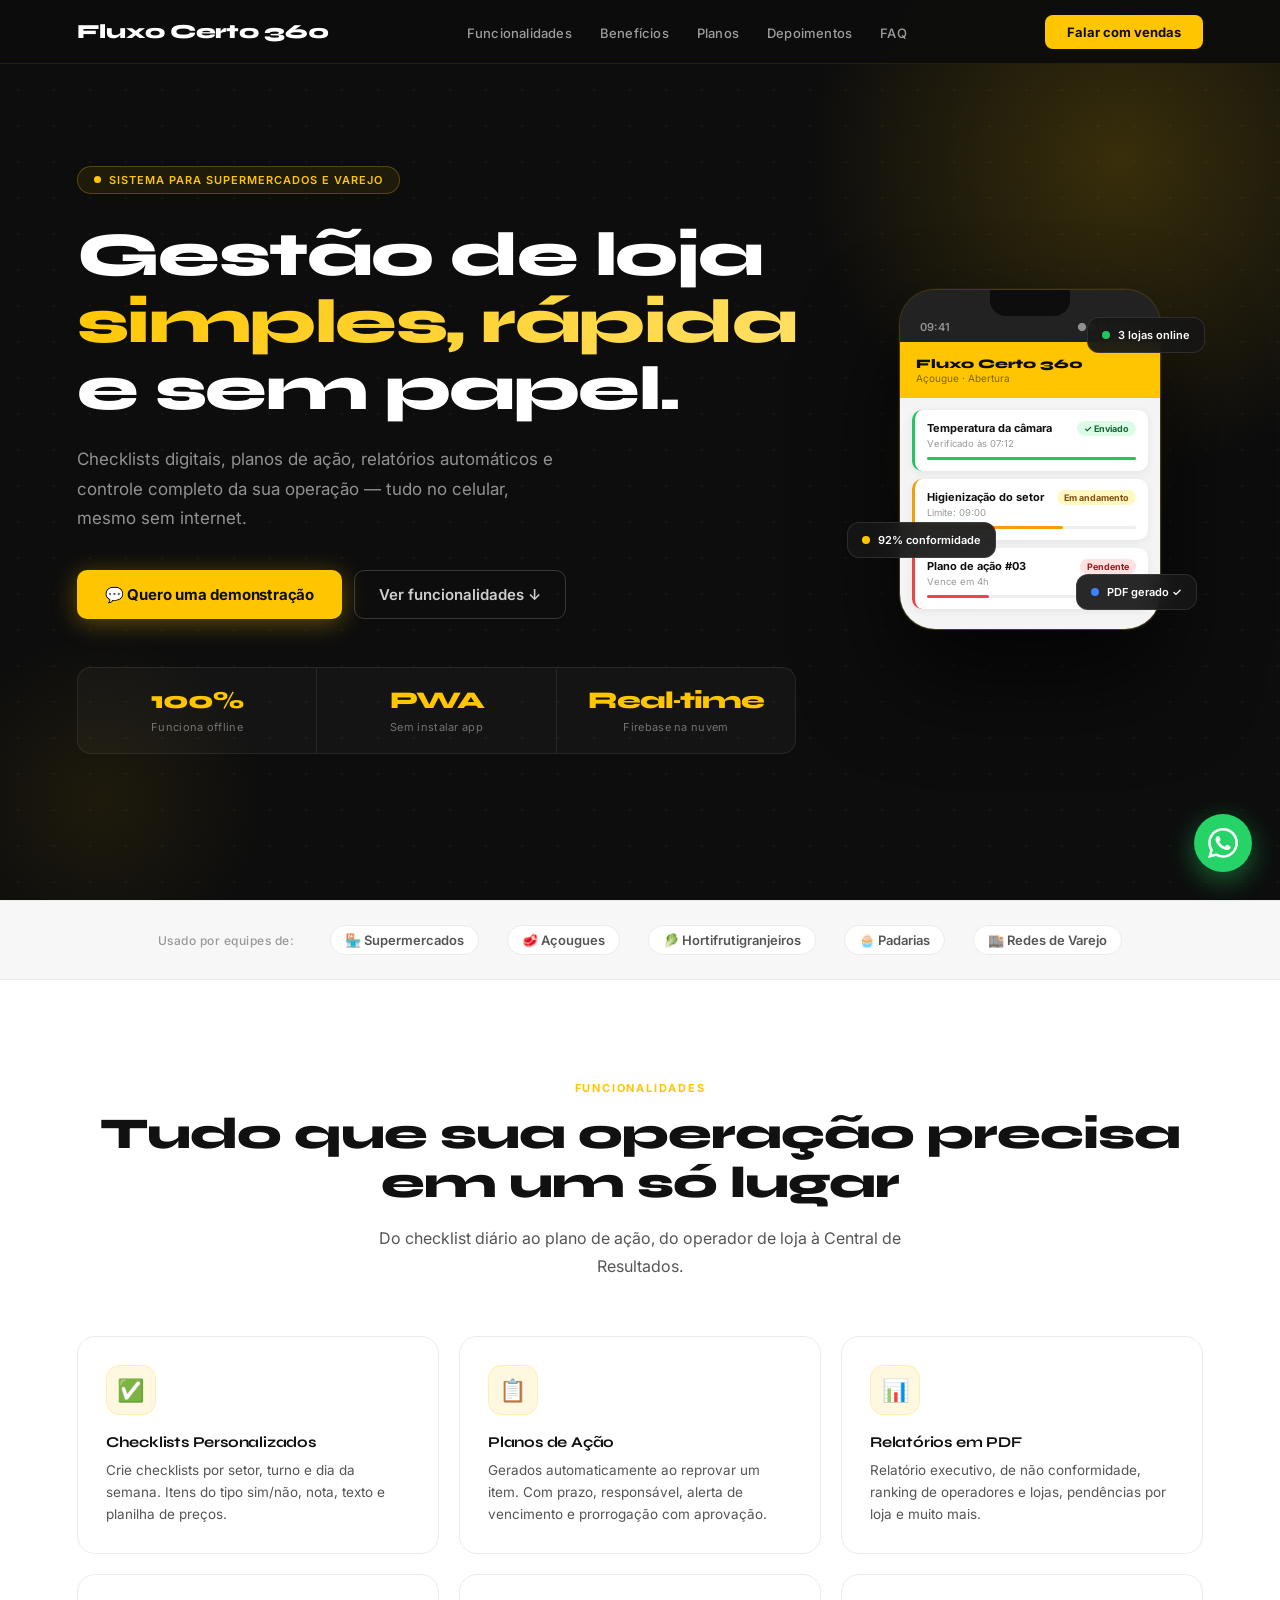
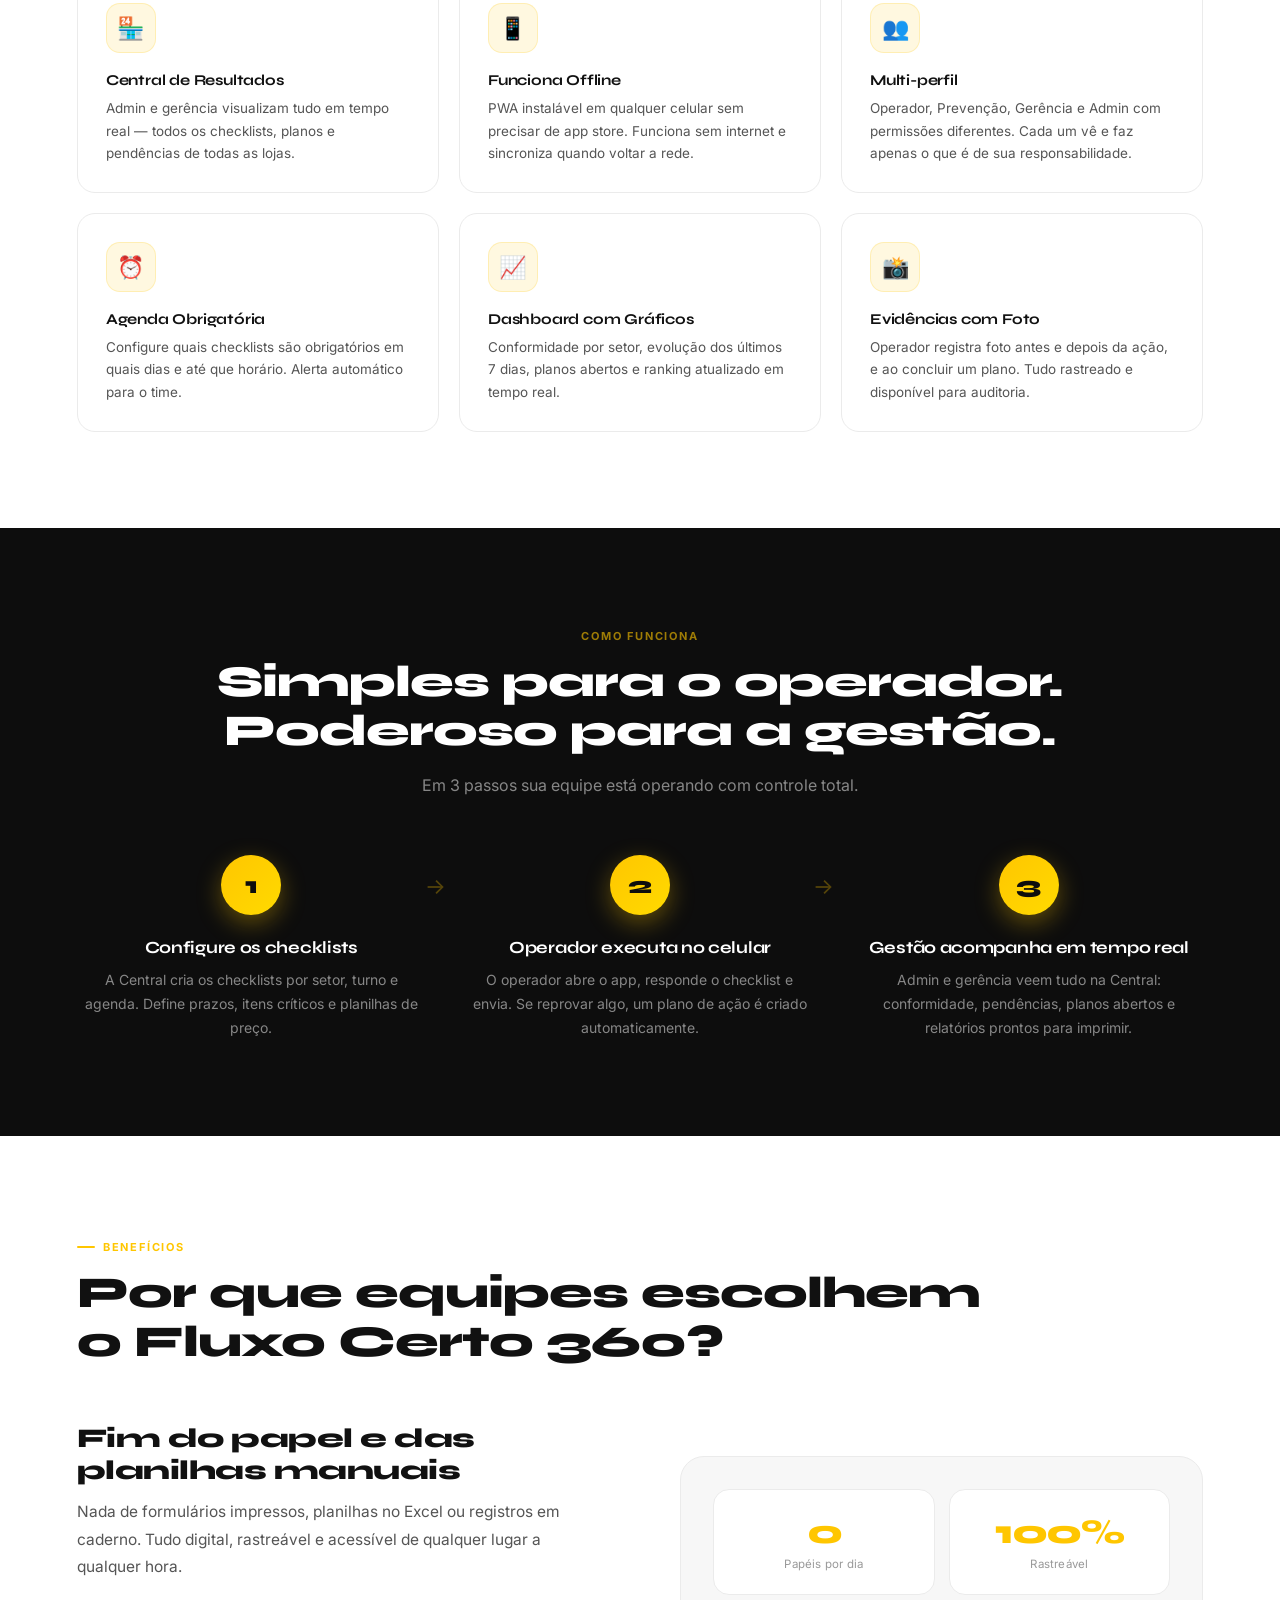
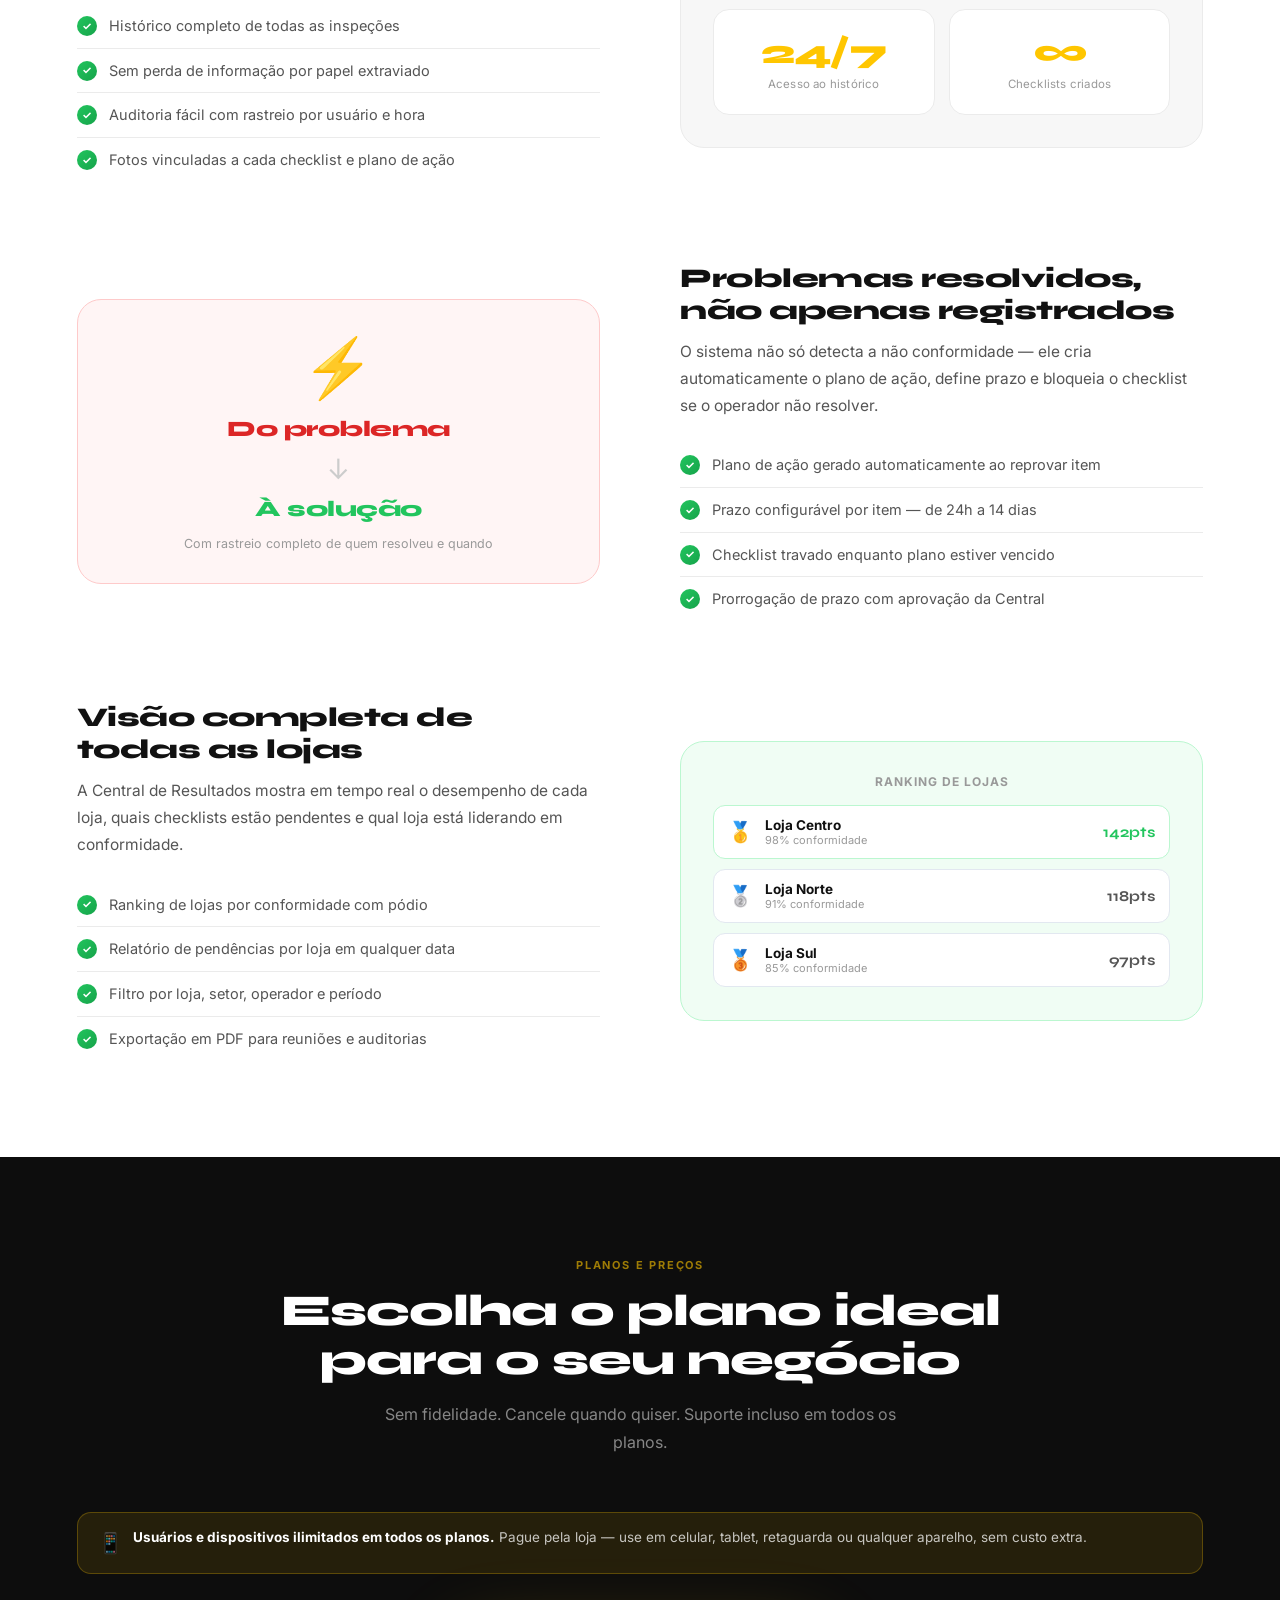
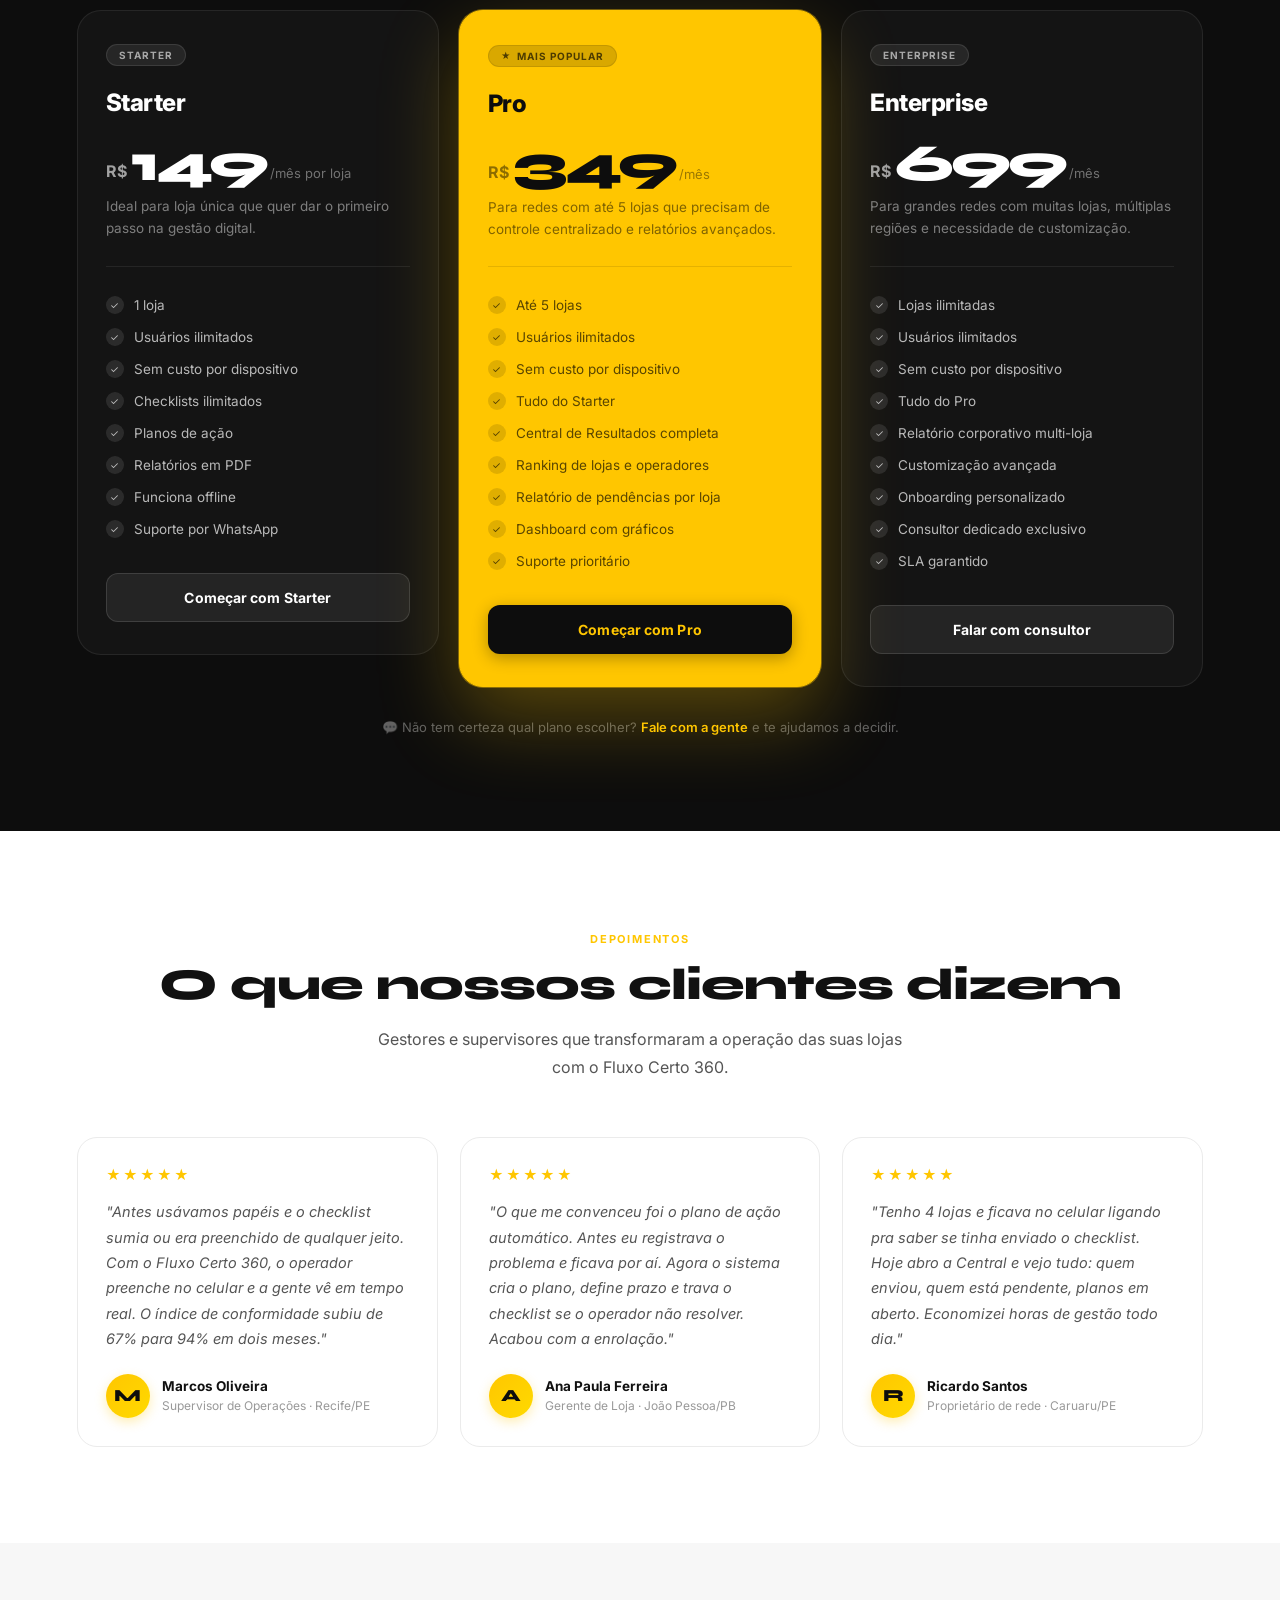
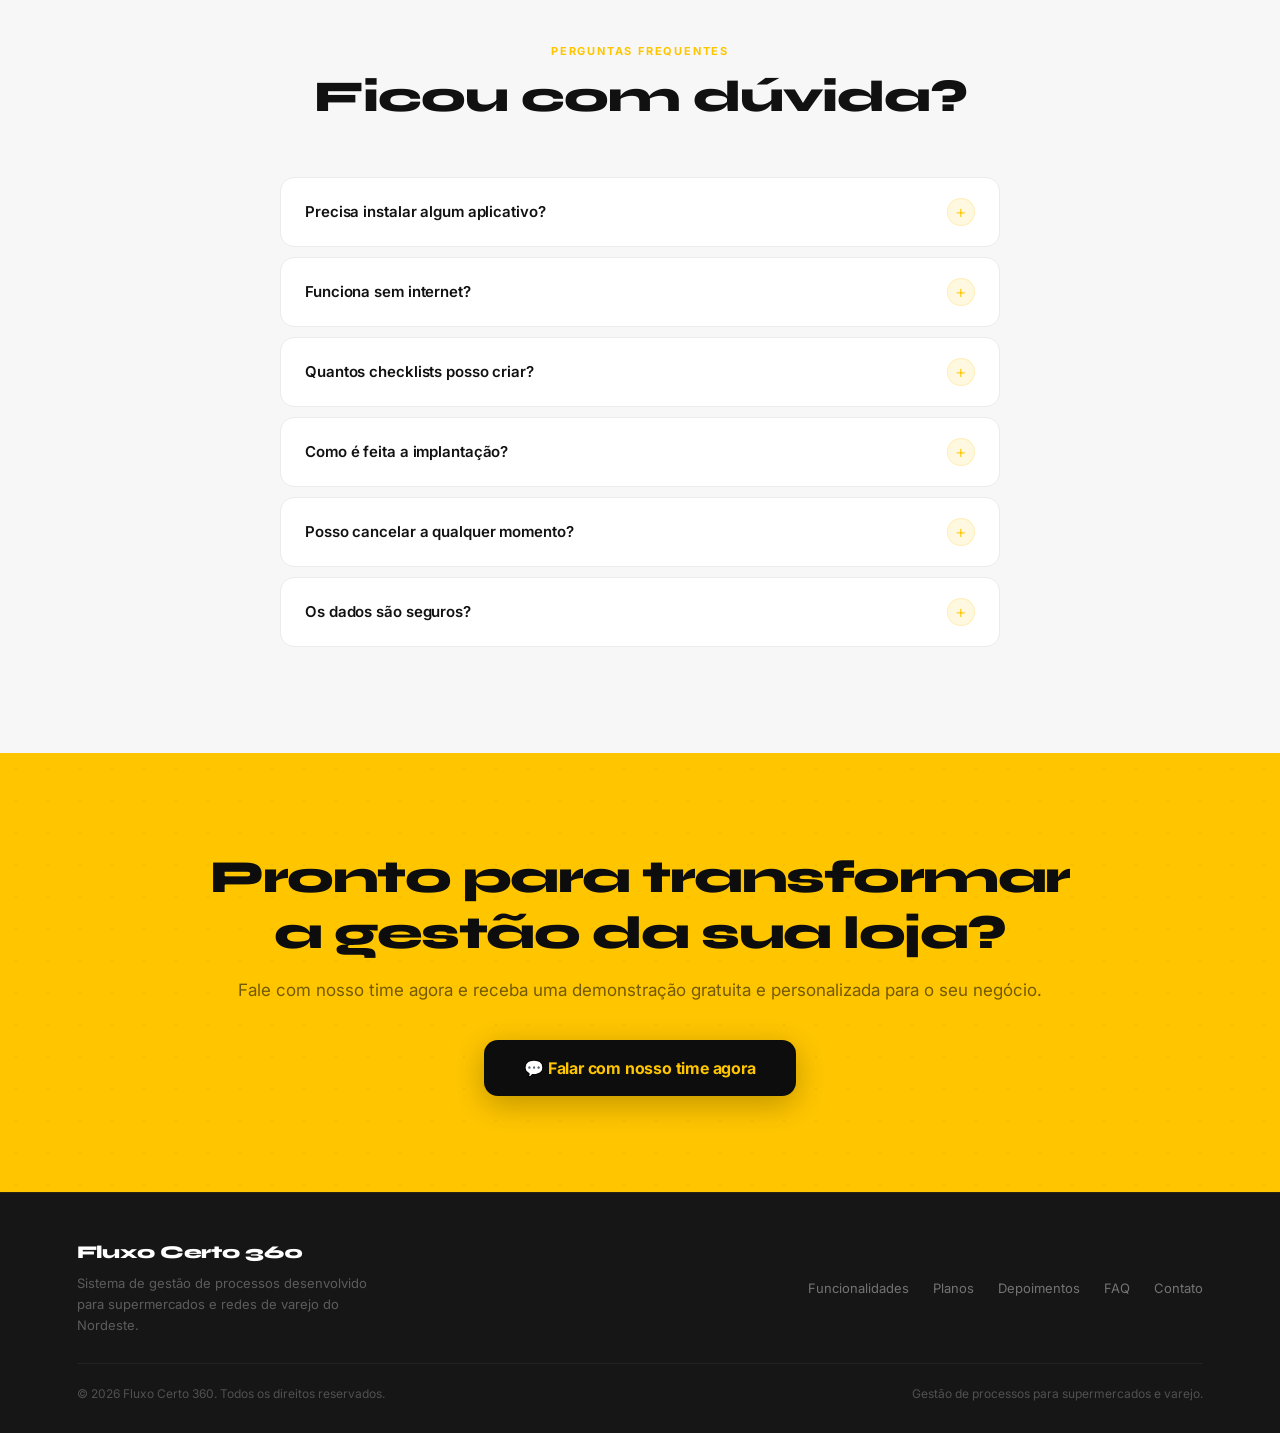
==== commit 5b3a7491: "feat: rebrand Cahu360 Process → Fluxo Certo 360 - Renomeia todas as ocorrências visíveis do nome em " ====
--- a/landing/index.html
+++ b/landing/index.html
@@ -3,7 +3,7 @@
 <head>
   <meta charset="UTF-8"/>
   <meta name="viewport" content="width=device-width, initial-scale=1.0"/>
-  <title>Cahu360 Process — Gestão de Loja Inteligente</title>
+  <title>Fluxo Certo 360 — Gestão de Loja Inteligente</title>
   <meta name="description" content="Sistema completo de gestão de processos para supermercados e redes de varejo. Checklists, planos de ação, relatórios e muito mais."/>
   <link rel="preconnect" href="https://fonts.googleapis.com"/>
   <link rel="preconnect" href="https://fonts.gstatic.com" crossorigin/>
@@ -69,10 +69,11 @@
     }
     .nav-logo span { color: var(--y); }
     .nav-logo-badge {
-      background: var(--y); color: var(--dark);
-      font-size: 10px; font-weight: 700;
-      padding: 2px 8px; border-radius: 20px;
+      background: var(--y); color: var(--dark) !important;
+      font-size: 11px; font-weight: 700;
+      padding: 3px 10px; border-radius: 20px;
       text-transform: uppercase; letter-spacing: .5px;
+      display: inline-block; flex-shrink: 0; white-space: nowrap;
     }
     .nav-links { display: flex; gap: 28px; list-style: none; }
     .nav-links a {
@@ -554,6 +555,15 @@
     }
     .plan-card.featured .plan-cta:hover { background: #1a1a1a; }
     .plans-note { text-align: center; margin-top: 32px; font-size: 13px; color: rgba(255,255,255,.35); }
+    .plans-highlight {
+      display: flex; align-items: flex-start; gap: 10px;
+      background: rgba(255,198,0,.1); border: 1px solid rgba(255,198,0,.25);
+      border-radius: 14px; padding: 14px 20px;
+      margin-bottom: 36px; font-size: 13.5px; color: rgba(255,255,255,.75);
+      line-height: 1.55;
+    }
+    .plans-highlight strong { color: #fff; }
+    .plans-highlight span:first-child { font-size: 20px; flex-shrink: 0; margin-top: 1px; }
 
     /* ── DEPOIMENTOS ── */
     .testimonials-grid {
@@ -710,9 +720,16 @@
     @media (max-width: 600px) {
       section { padding: 64px 5%; }
       .hero { padding: 90px 5% 64px; }
+      .hero h1 { font-size: clamp(26px, 7.5vw, 38px); letter-spacing: -.5px; }
+      .hero h1 .highlight { white-space: normal; }
+      .hero p { font-size: 15px; }
       .hero-stats { flex-direction: column; }
       .hero-stat { border-right: none; border-bottom: 1px solid rgba(255,255,255,.08); }
       .hero-stat:last-child { border-bottom: none; }
+      .hero-actions { flex-direction: column; }
+      .hero-actions a { text-align: center; justify-content: center; }
+      .nav-logo { font-size: 17px; }
+      .plans-highlight { font-size: 12.5px; }
     }
   </style>
 </head>
@@ -721,8 +738,7 @@
 <!-- NAV -->
 <nav>
   <a class="nav-logo" href="#">
-    Cahu360<span>.</span>
-    <span class="nav-logo-badge">Process</span>
+    Fluxo Certo 360
   </a>
   <ul class="nav-links">
     <li><a href="#funcionalidades">Funcionalidades</a></li>
@@ -731,7 +747,7 @@
     <li><a href="#depoimentos">Depoimentos</a></li>
     <li><a href="#faq">FAQ</a></li>
   </ul>
-  <a class="nav-cta" href="https://wa.me/5581991665457?text=Ol%C3%A1%2C%20quero%20conhecer%20o%20Cahu360%20Process!" target="_blank">Falar com vendas</a>
+  <a class="nav-cta" href="https://wa.me/5581991665457?text=Ol%C3%A1%2C%20quero%20conhecer%20o%20Fluxo%20Certo%20360!" target="_blank">Falar com vendas</a>
   <button class="nav-hamburger" onclick="toggleMenu()" aria-label="Menu">
     <span></span><span></span><span></span>
   </button>
@@ -742,7 +758,7 @@
   <a href="#planos" onclick="toggleMenu()">Planos</a>
   <a href="#depoimentos" onclick="toggleMenu()">Depoimentos</a>
   <a href="#faq" onclick="toggleMenu()">FAQ</a>
-  <a class="nav-cta" href="https://wa.me/5581991665457?text=Ol%C3%A1%2C%20quero%20conhecer%20o%20Cahu360%20Process!" target="_blank">Falar com vendas →</a>
+  <a class="nav-cta" href="https://wa.me/5581991665457?text=Ol%C3%A1%2C%20quero%20conhecer%20o%20Fluxo%20Certo%20360!" target="_blank">Falar com vendas →</a>
 </div>
 
 <!-- HERO -->
@@ -758,7 +774,7 @@
       <h1>Gestão de loja <span class="highlight"><em>simples, rápida</em></span><br/>e sem papel.</h1>
       <p>Checklists digitais, planos de ação, relatórios automáticos e controle completo da sua operação — tudo no celular, mesmo sem internet.</p>
       <div class="hero-actions">
-        <a class="btn-primary" href="https://wa.me/5581991665457?text=Ol%C3%A1%2C%20quero%20uma%20demonstra%C3%A7%C3%A3o%20do%20Cahu360%20Process!" target="_blank">
+        <a class="btn-primary" href="https://wa.me/5581991665457?text=Ol%C3%A1%2C%20quero%20uma%20demonstra%C3%A7%C3%A3o%20do%20Fluxo%20Certo%20360!" target="_blank">
           💬 Quero uma demonstração
         </a>
         <a class="btn-outline" href="#funcionalidades">Ver funcionalidades ↓</a>
@@ -789,7 +805,7 @@
           </div>
           <div class="mockup-header">
             <div>
-              <div class="mockup-header-title">Cahu360 Process</div>
+              <div class="mockup-header-title">Fluxo Certo 360</div>
               <div class="mockup-header-sub">Açougue · Abertura</div>
             </div>
           </div>
@@ -936,7 +952,7 @@
   <div class="max">
     <div class="section-header fade-up">
       <div class="section-label">Benefícios</div>
-      <h2 class="section-title">Por que equipes escolhem<br/>o Cahu360?</h2>
+      <h2 class="section-title">Por que equipes escolhem<br/>o Fluxo Certo 360?</h2>
     </div>
 
     <div class="benefits-row">
@@ -1027,6 +1043,12 @@
       <h2 class="section-title" style="color:#fff">Escolha o plano ideal<br/>para o seu negócio</h2>
       <p class="section-sub" style="margin:0 auto">Sem fidelidade. Cancele quando quiser. Suporte incluso em todos os planos.</p>
     </div>
+    <!-- faixa de destaque -->
+    <div class="plans-highlight fade-up">
+      <span>📱</span>
+      <span><strong>Usuários e dispositivos ilimitados em todos os planos.</strong> Pague pela loja — use em celular, tablet, retaguarda ou qualquer aparelho, sem custo extra.</span>
+    </div>
+
     <div class="plans-grid">
 
       <!-- Starter -->
@@ -1042,14 +1064,15 @@
         <div class="plan-divider"></div>
         <ul class="plan-features">
           <li><span class="check">✓</span>1 loja</li>
-          <li><span class="check">✓</span>Até 8 operadores</li>
+          <li><span class="check">✓</span>Usuários ilimitados</li>
+          <li><span class="check">✓</span>Sem custo por dispositivo</li>
           <li><span class="check">✓</span>Checklists ilimitados</li>
           <li><span class="check">✓</span>Planos de ação</li>
           <li><span class="check">✓</span>Relatórios em PDF</li>
           <li><span class="check">✓</span>Funciona offline</li>
           <li><span class="check">✓</span>Suporte por WhatsApp</li>
         </ul>
-        <a class="plan-cta" href="https://wa.me/5581991665457?text=Quero%20o%20plano%20Starter%20do%20Cahu360!" target="_blank">Começar com Starter</a>
+        <a class="plan-cta" href="https://wa.me/5581991665457?text=Quero%20o%20plano%20Starter%20do%20Fluxo%20Certo%20360!" target="_blank">Começar com Starter</a>
       </div>
 
       <!-- Pro (featured) -->
@@ -1065,7 +1088,8 @@
         <div class="plan-divider"></div>
         <ul class="plan-features">
           <li><span class="check">✓</span>Até 5 lojas</li>
-          <li><span class="check">✓</span>Operadores ilimitados</li>
+          <li><span class="check">✓</span>Usuários ilimitados</li>
+          <li><span class="check">✓</span>Sem custo por dispositivo</li>
           <li><span class="check">✓</span>Tudo do Starter</li>
           <li><span class="check">✓</span>Central de Resultados completa</li>
           <li><span class="check">✓</span>Ranking de lojas e operadores</li>
@@ -1073,7 +1097,7 @@
           <li><span class="check">✓</span>Dashboard com gráficos</li>
           <li><span class="check">✓</span>Suporte prioritário</li>
         </ul>
-        <a class="plan-cta" href="https://wa.me/5581991665457?text=Quero%20o%20plano%20Pro%20do%20Cahu360!" target="_blank">Começar com Pro</a>
+        <a class="plan-cta" href="https://wa.me/5581991665457?text=Quero%20o%20plano%20Pro%20do%20Fluxo%20Certo%20360!" target="_blank">Começar com Pro</a>
       </div>
 
       <!-- Enterprise -->
@@ -1089,15 +1113,16 @@
         <div class="plan-divider"></div>
         <ul class="plan-features">
           <li><span class="check">✓</span>Lojas ilimitadas</li>
-          <li><span class="check">✓</span>Operadores ilimitados</li>
+          <li><span class="check">✓</span>Usuários ilimitados</li>
+          <li><span class="check">✓</span>Sem custo por dispositivo</li>
           <li><span class="check">✓</span>Tudo do Pro</li>
           <li><span class="check">✓</span>Relatório corporativo multi-loja</li>
           <li><span class="check">✓</span>Customização avançada</li>
           <li><span class="check">✓</span>Onboarding personalizado</li>
-          <li><span class="check">✓</span>Gerente de conta dedicado</li>
+          <li><span class="check">✓</span>Consultor dedicado exclusivo</li>
           <li><span class="check">✓</span>SLA garantido</li>
         </ul>
-        <a class="plan-cta" href="https://wa.me/5581991665457?text=Quero%20o%20plano%20Enterprise%20do%20Cahu360!" target="_blank">Falar com consultor</a>
+        <a class="plan-cta" href="https://wa.me/5581991665457?text=Quero%20o%20plano%20Enterprise%20do%20Fluxo%20Certo%20360!" target="_blank">Falar com consultor</a>
       </div>
     </div>
     <p class="plans-note">💬 Não tem certeza qual plano escolher? <a href="https://wa.me/5581991665457" target="_blank" style="color:var(--y);text-decoration:none;font-weight:600">Fale com a gente</a> e te ajudamos a decidir.</p>
@@ -1110,12 +1135,12 @@
     <div class="section-header center fade-up">
       <div class="section-label">Depoimentos</div>
       <h2 class="section-title">O que nossos clientes dizem</h2>
-      <p class="section-sub">Gestores e supervisores que transformaram a operação das suas lojas com o Cahu360.</p>
+      <p class="section-sub">Gestores e supervisores que transformaram a operação das suas lojas com o Fluxo Certo 360.</p>
     </div>
     <div class="testimonials-grid">
       <div class="testimonial-card fade-up">
         <div class="testimonial-stars">★★★★★</div>
-        <p class="testimonial-text">"Antes usávamos papéis e o checklist sumia ou era preenchido de qualquer jeito. Com o Cahu360, o operador preenche no celular e a gente vê em tempo real. O índice de conformidade subiu de 67% para 94% em dois meses."</p>
+        <p class="testimonial-text">"Antes usávamos papéis e o checklist sumia ou era preenchido de qualquer jeito. Com o Fluxo Certo 360, o operador preenche no celular e a gente vê em tempo real. O índice de conformidade subiu de 67% para 94% em dois meses."</p>
         <div class="testimonial-author">
           <div class="testimonial-avatar">M</div>
           <div>
@@ -1163,7 +1188,7 @@
           Precisa instalar algum aplicativo?
           <span class="faq-icon">+</span>
         </div>
-        <div class="faq-a">Não. O Cahu360 é um PWA (Progressive Web App). O operador acessa pelo navegador do celular e pode adicionar na tela inicial como qualquer app — sem precisar de App Store ou Play Store.</div>
+        <div class="faq-a">Não. O Fluxo Certo 360 é um PWA (Progressive Web App). O operador acessa pelo navegador do celular e pode adicionar na tela inicial como qualquer app — sem precisar de App Store ou Play Store.</div>
       </div>
       <div class="faq-item fade-up">
         <div class="faq-q" onclick="toggleFaq(this)">
@@ -1209,7 +1234,7 @@
   <div class="cta-inner max">
     <h2 class="fade-up">Pronto para transformar<br/>a gestão da sua loja?</h2>
     <p class="fade-up">Fale com nosso time agora e receba uma demonstração gratuita e personalizada para o seu negócio.</p>
-    <a class="btn-dark fade-up" href="https://wa.me/5581991665457?text=Ol%C3%A1%2C%20quero%20uma%20demonstra%C3%A7%C3%A3o%20gratuita%20do%20Cahu360%20Process!" target="_blank">
+    <a class="btn-dark fade-up" href="https://wa.me/5581991665457?text=Ol%C3%A1%2C%20quero%20uma%20demonstra%C3%A7%C3%A3o%20gratuita%20do%20Fluxo%20Certo%20360!" target="_blank">
       💬 Falar com nosso time agora
     </a>
   </div>
@@ -1218,7 +1243,10 @@
 <!-- FOOTER -->
 <footer>
   <div class="footer-inner">
-    <div class="footer-logo">Cahu360<span>.</span>Process</div>
+    <div>
+      <div class="footer-logo">Fluxo Certo 360</div>
+      <p style="font-size:13px;color:rgba(255,255,255,.3);margin-top:10px;max-width:300px;line-height:1.6">Sistema de gestão de processos desenvolvido para supermercados e redes de varejo do Nordeste.</p>
+    </div>
     <div class="footer-links">
       <a href="#funcionalidades">Funcionalidades</a>
       <a href="#planos">Planos</a>
@@ -1228,13 +1256,13 @@
     </div>
   </div>
   <div class="footer-bottom">
-    <p>© 2025 Cahu360 Process. Todos os direitos reservados.</p>
+    <p>© 2026 Fluxo Certo 360. Todos os direitos reservados.</p>
     <p>Gestão de processos para supermercados e varejo.</p>
   </div>
 </footer>
 
 <!-- WHATSAPP FLOAT -->
-<a class="wa-float" href="https://wa.me/5581991665457?text=Ol%C3%A1%2C%20tenho%20interesse%20no%20Cahu360%20Process!" target="_blank" aria-label="WhatsApp">
+<a class="wa-float" href="https://wa.me/5581991665457?text=Ol%C3%A1%2C%20tenho%20interesse%20no%20Fluxo%20Certo%20360!" target="_blank" aria-label="WhatsApp">
   <svg viewBox="0 0 24 24" xmlns="http://www.w3.org/2000/svg">
     <path d="M17.472 14.382c-.297-.149-1.758-.867-2.03-.967-.273-.099-.471-.148-.67.15-.197.297-.767.966-.94 1.164-.173.199-.347.223-.644.075-.297-.15-1.255-.463-2.39-1.475-.883-.788-1.48-1.761-1.653-2.059-.173-.297-.018-.458.13-.606.134-.133.298-.347.446-.52.149-.174.198-.298.298-.497.099-.198.05-.371-.025-.52-.075-.149-.669-1.612-.916-2.207-.242-.579-.487-.5-.669-.51-.173-.008-.371-.01-.57-.01-.198 0-.52.074-.792.372-.272.297-1.04 1.016-1.04 2.479 0 1.462 1.065 2.875 1.213 3.074.149.198 2.096 3.2 5.077 4.487.709.306 1.262.489 1.694.625.712.227 1.36.195 1.871.118.571-.085 1.758-.719 2.006-1.413.248-.694.248-1.289.173-1.413-.074-.124-.272-.198-.57-.347m-5.421 7.403h-.004a9.87 9.87 0 01-5.031-1.378l-.361-.214-3.741.982.998-3.648-.235-.374a9.86 9.86 0 01-1.51-5.26c.001-5.45 4.436-9.884 9.888-9.884 2.64 0 5.122 1.03 6.988 2.898a9.825 9.825 0 012.893 6.994c-.003 5.45-4.437 9.884-9.885 9.884m8.413-18.297A11.815 11.815 0 0012.05 0C5.495 0 .16 5.335.157 11.892c0 2.096.547 4.142 1.588 5.945L.057 24l6.305-1.654a11.882 11.882 0 005.683 1.448h.005c6.554 0 11.89-5.335 11.893-11.893a11.821 11.821 0 00-3.48-8.413Z"/>
   </svg>
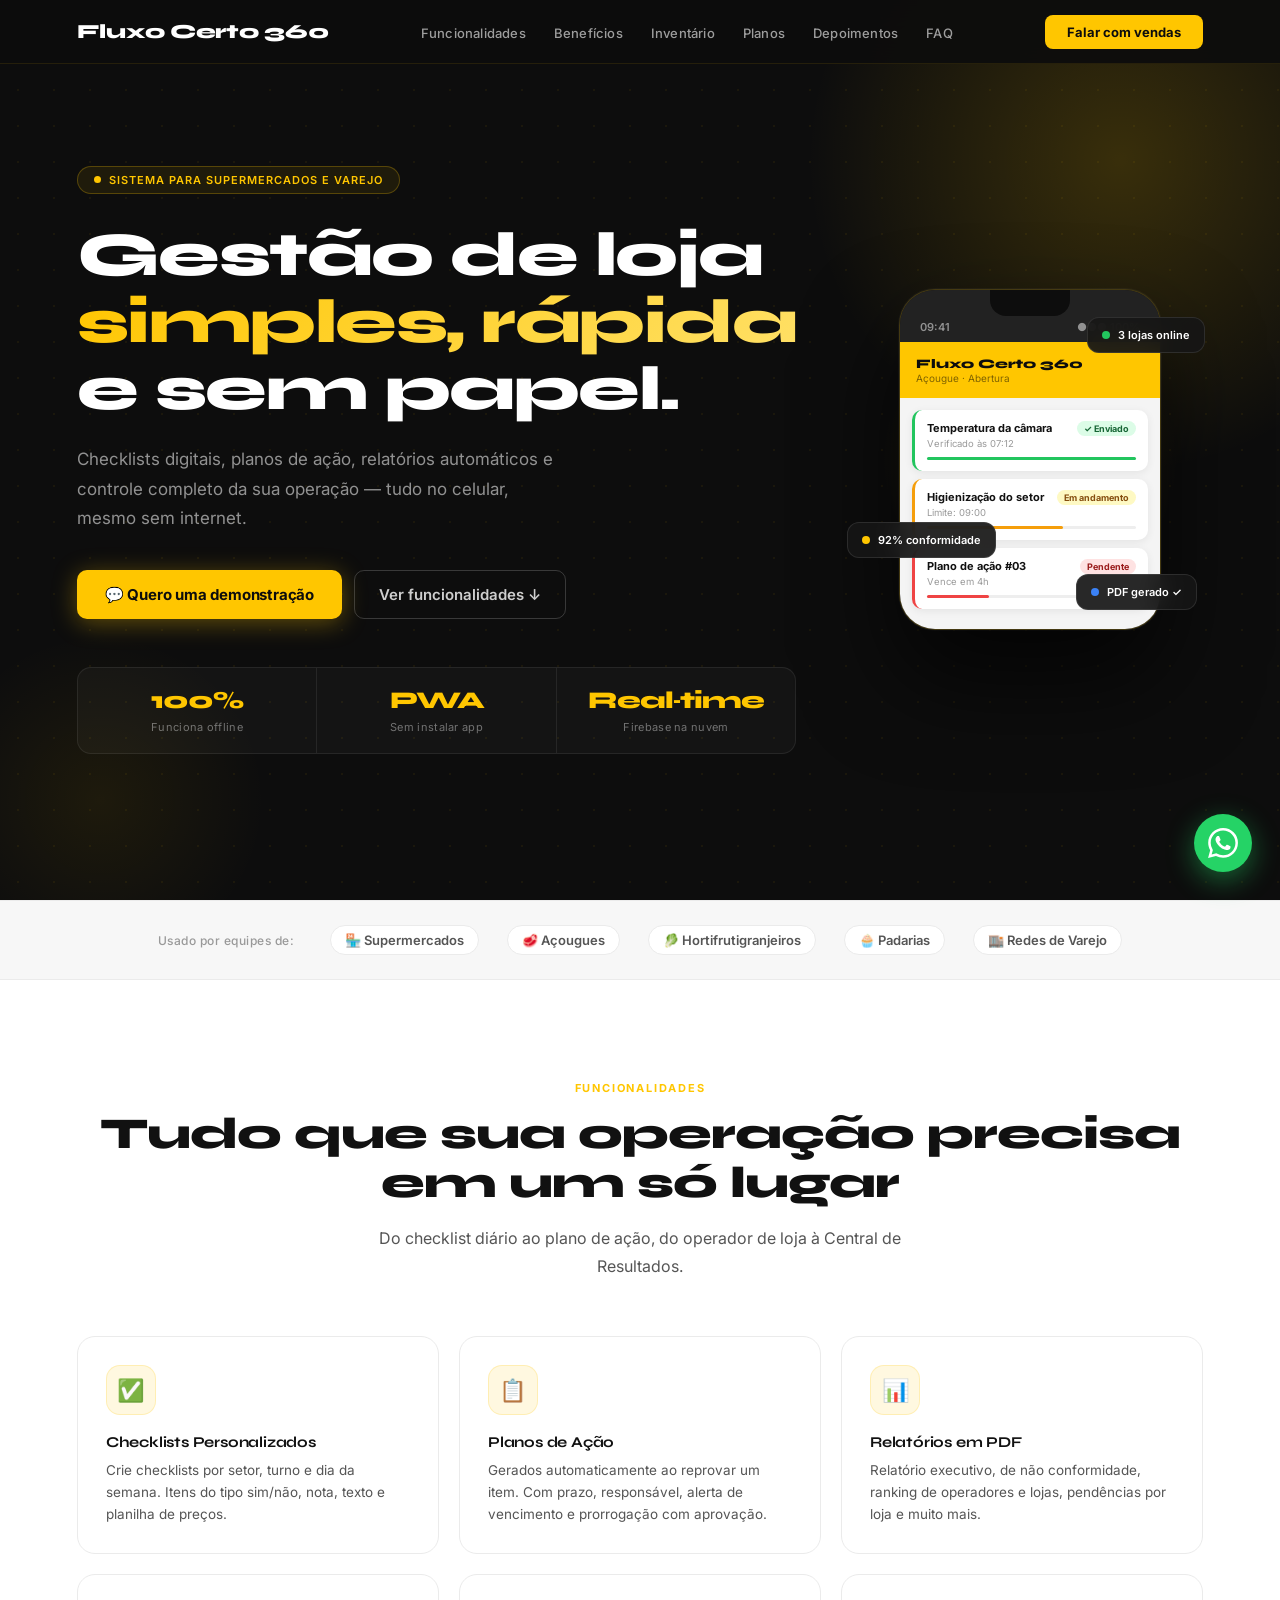
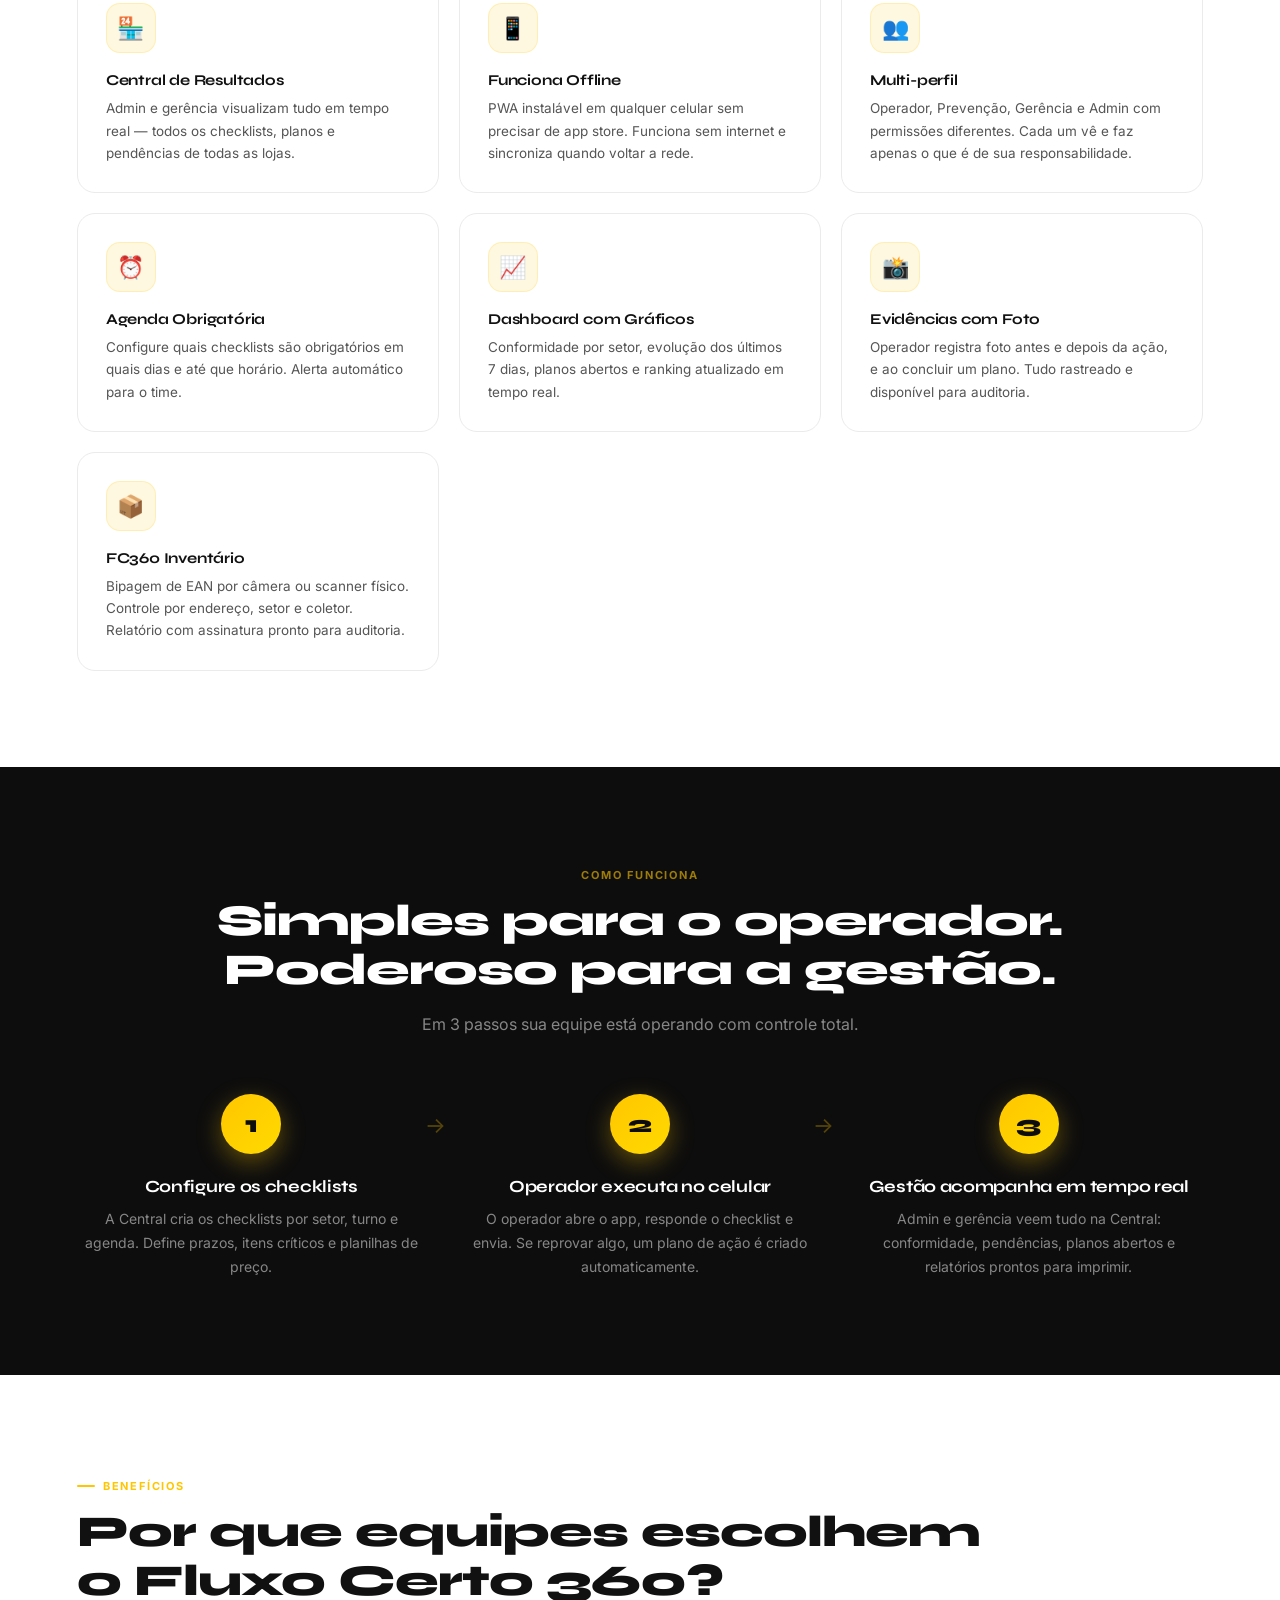
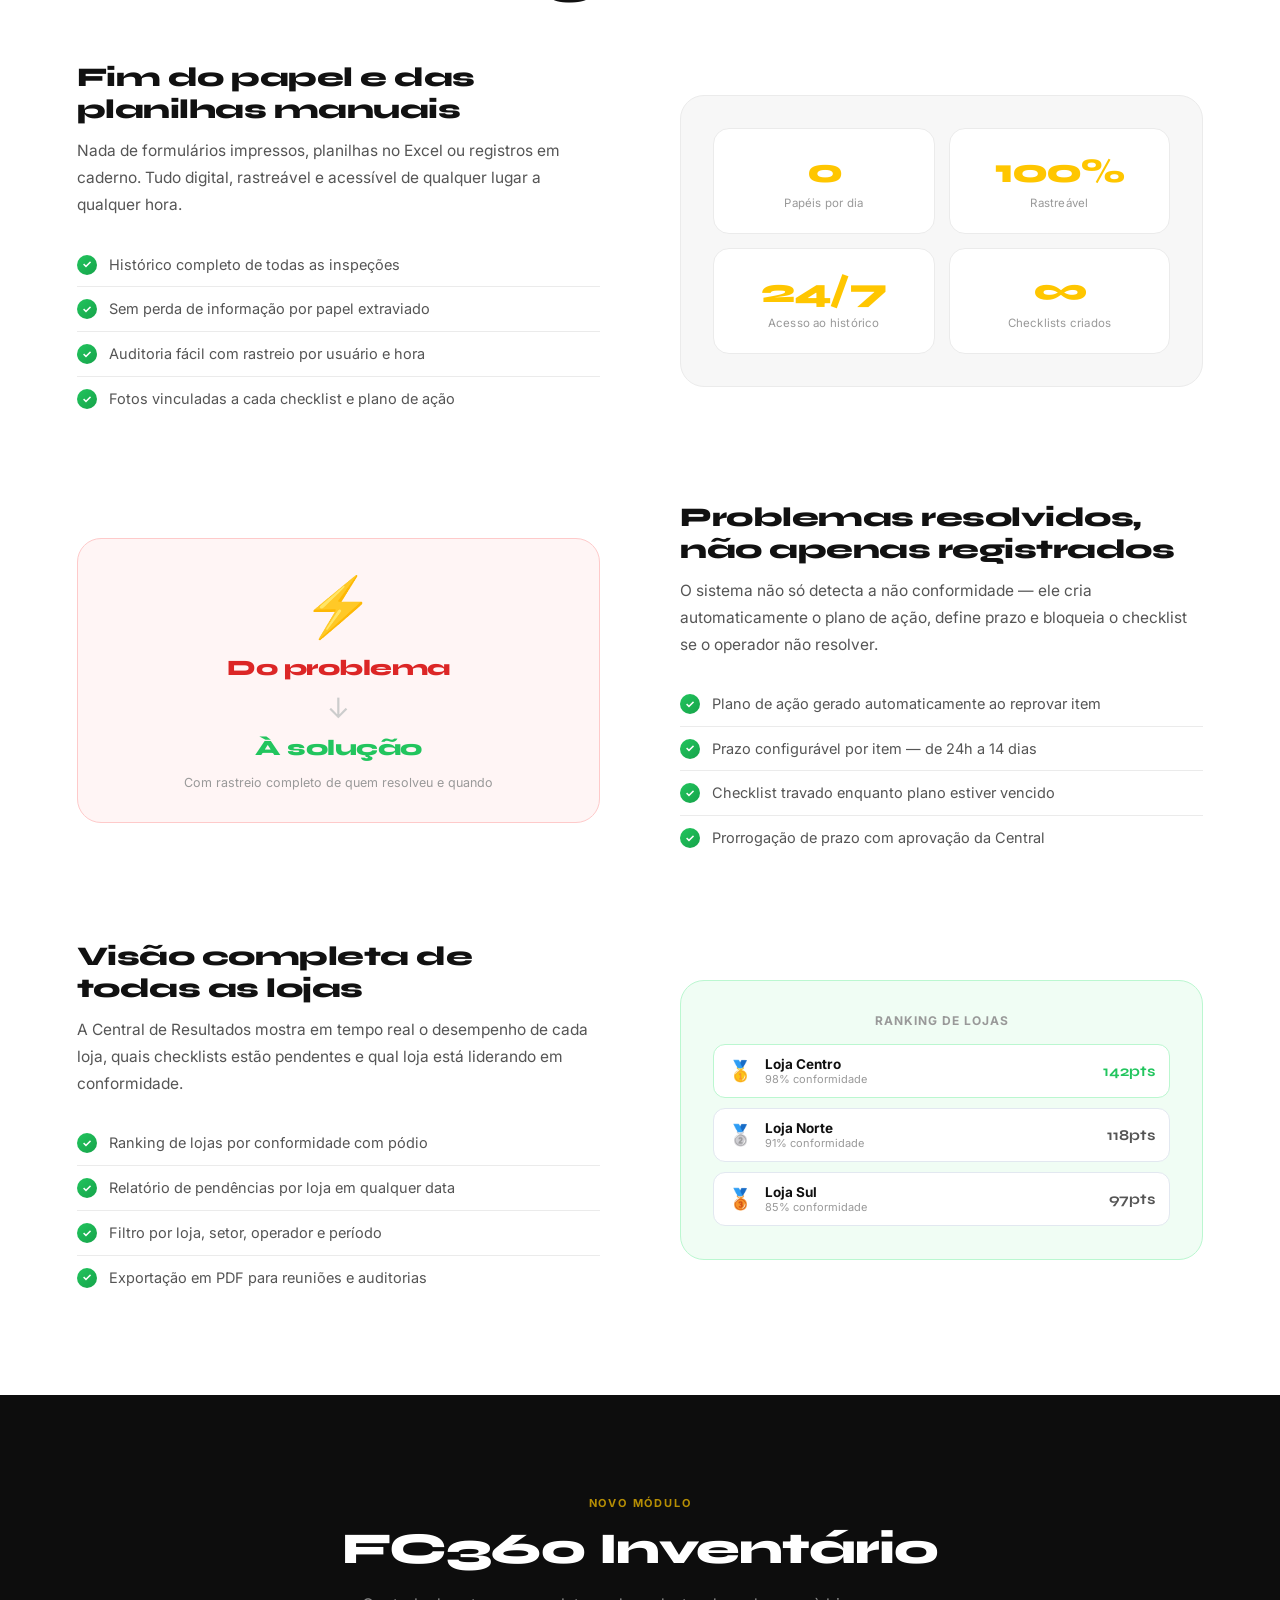
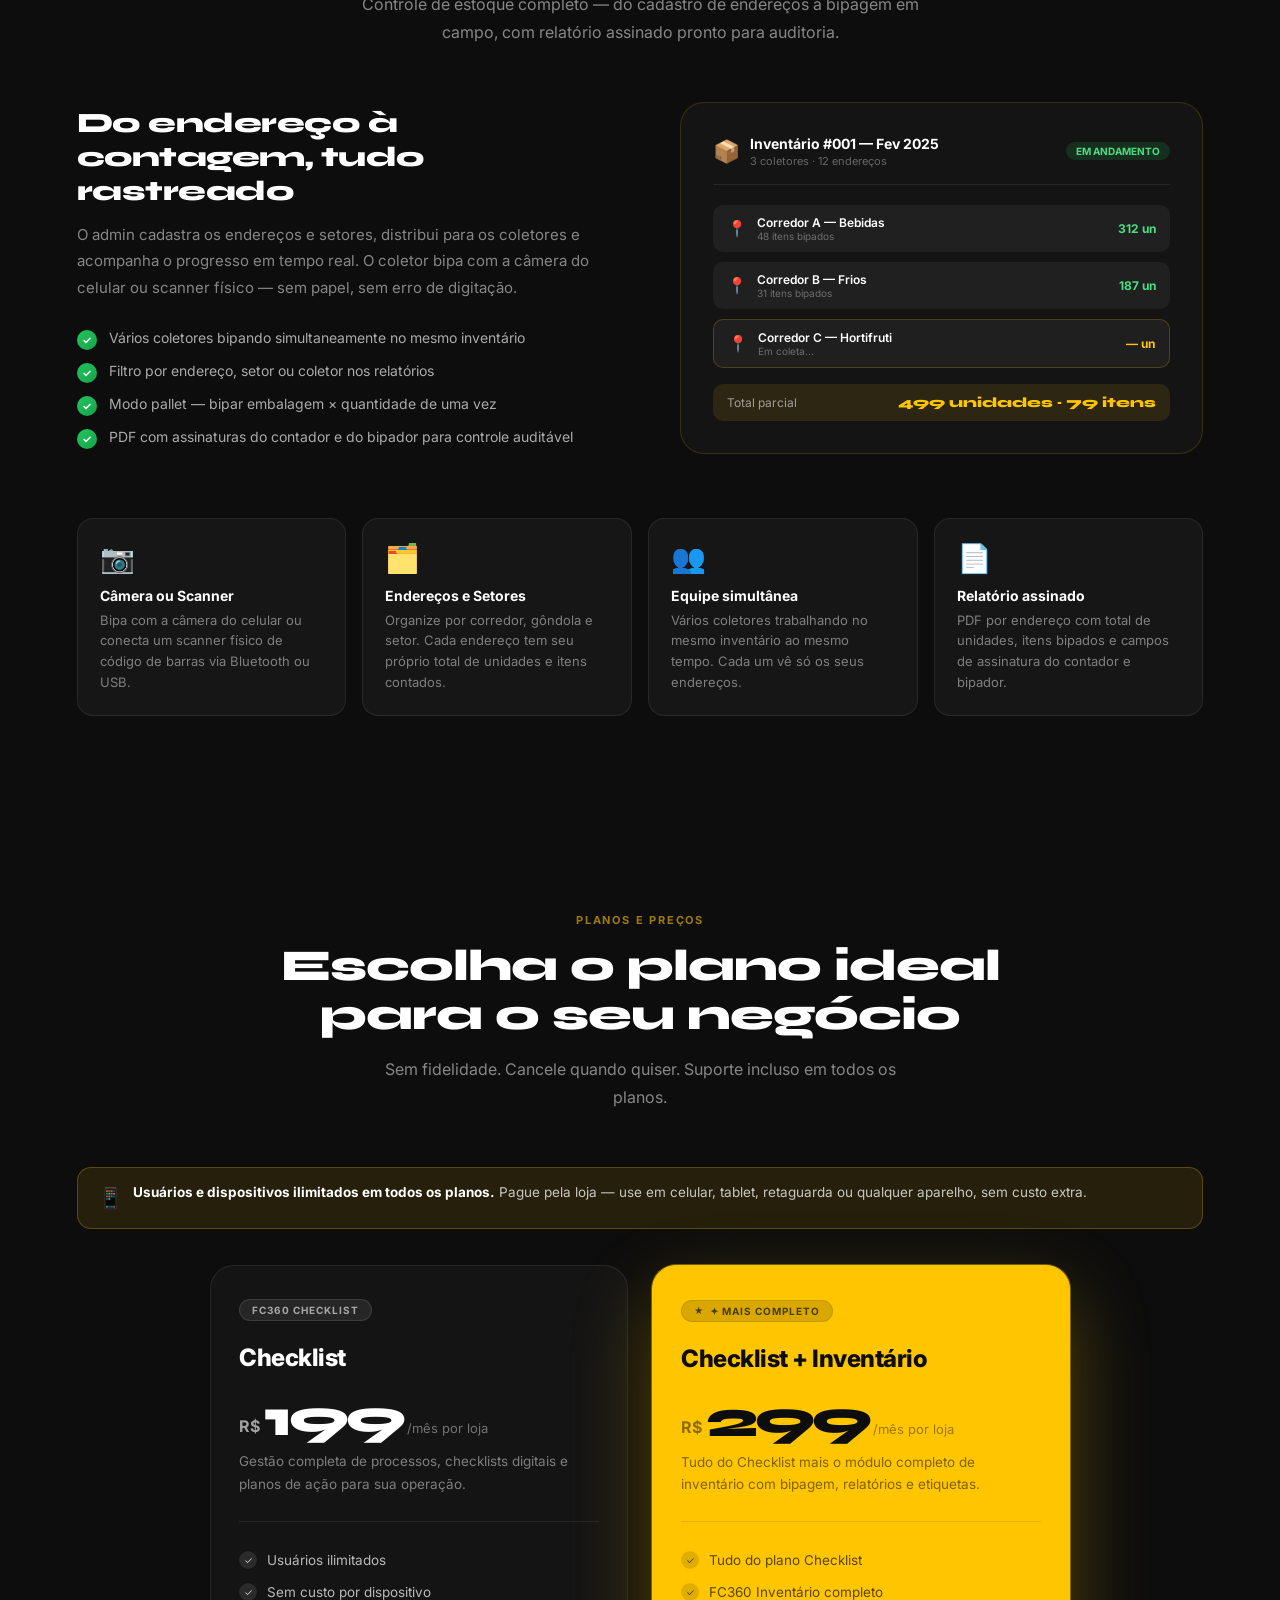
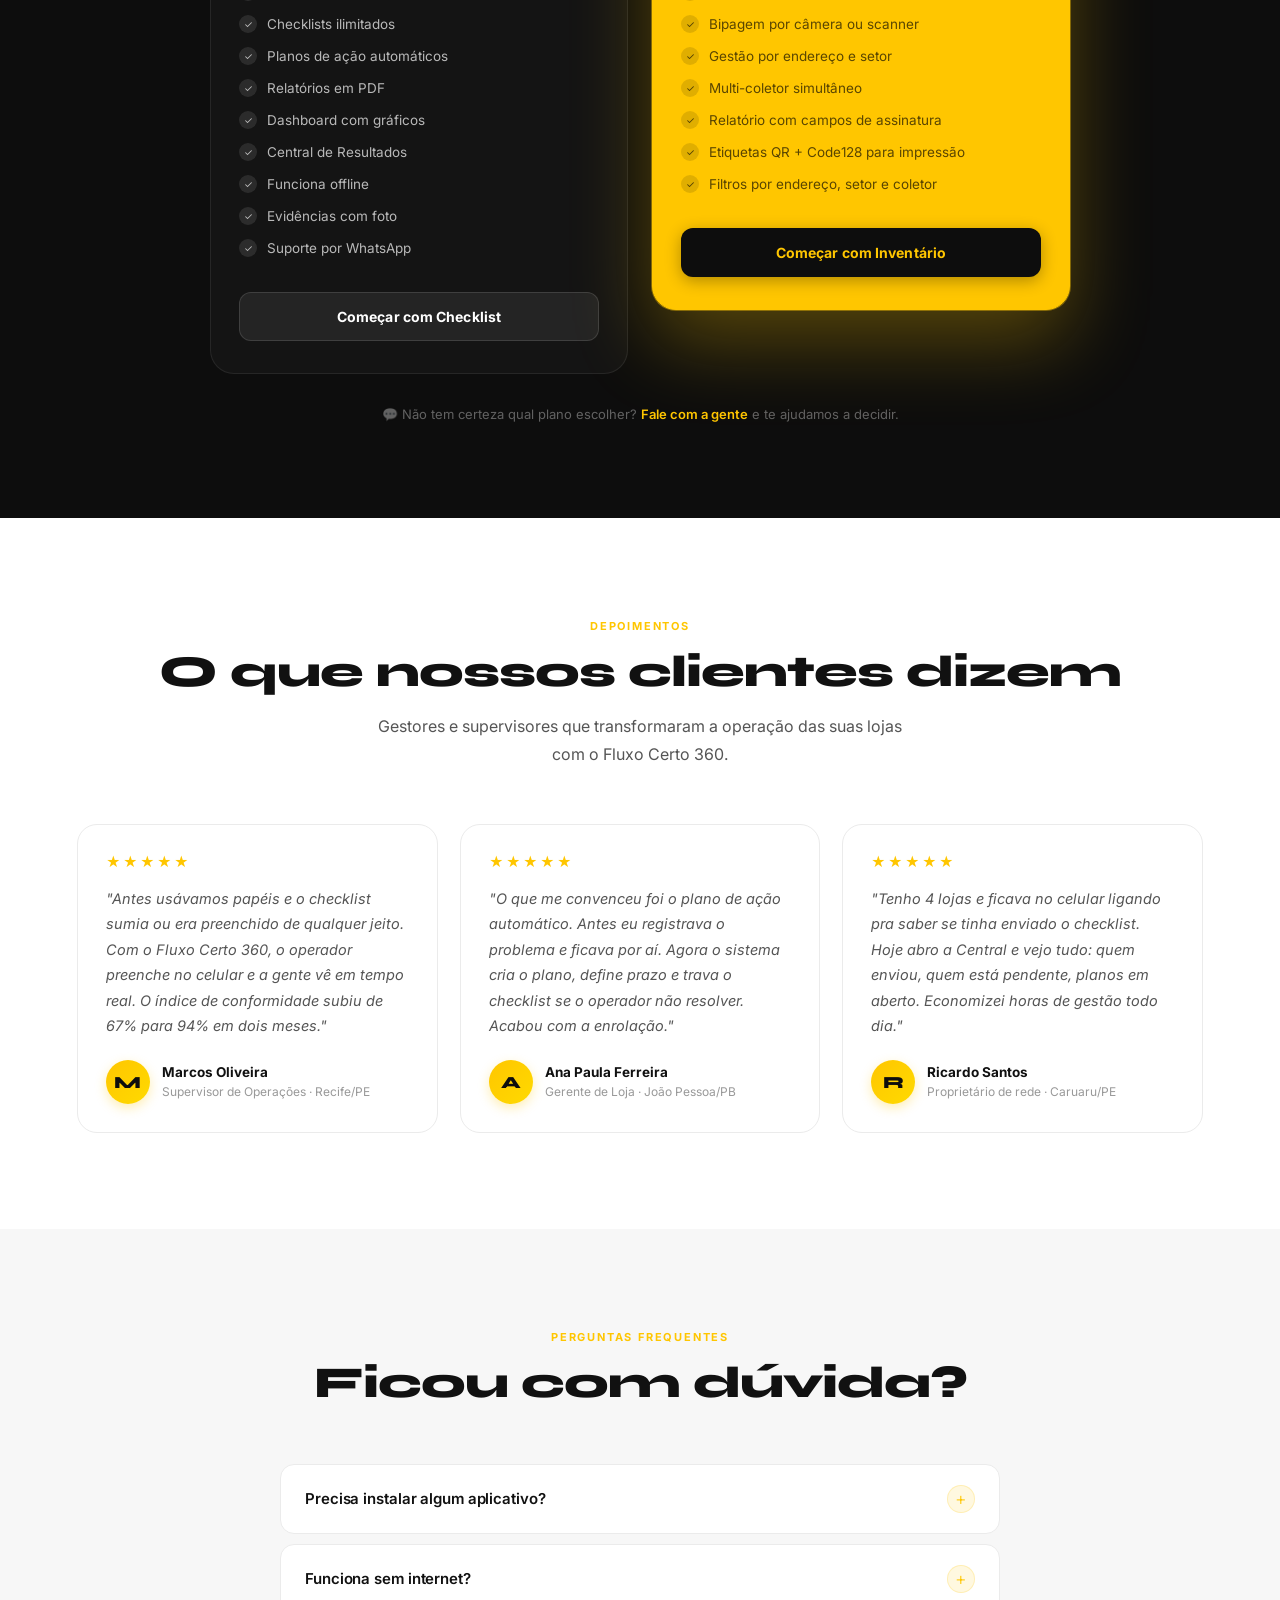
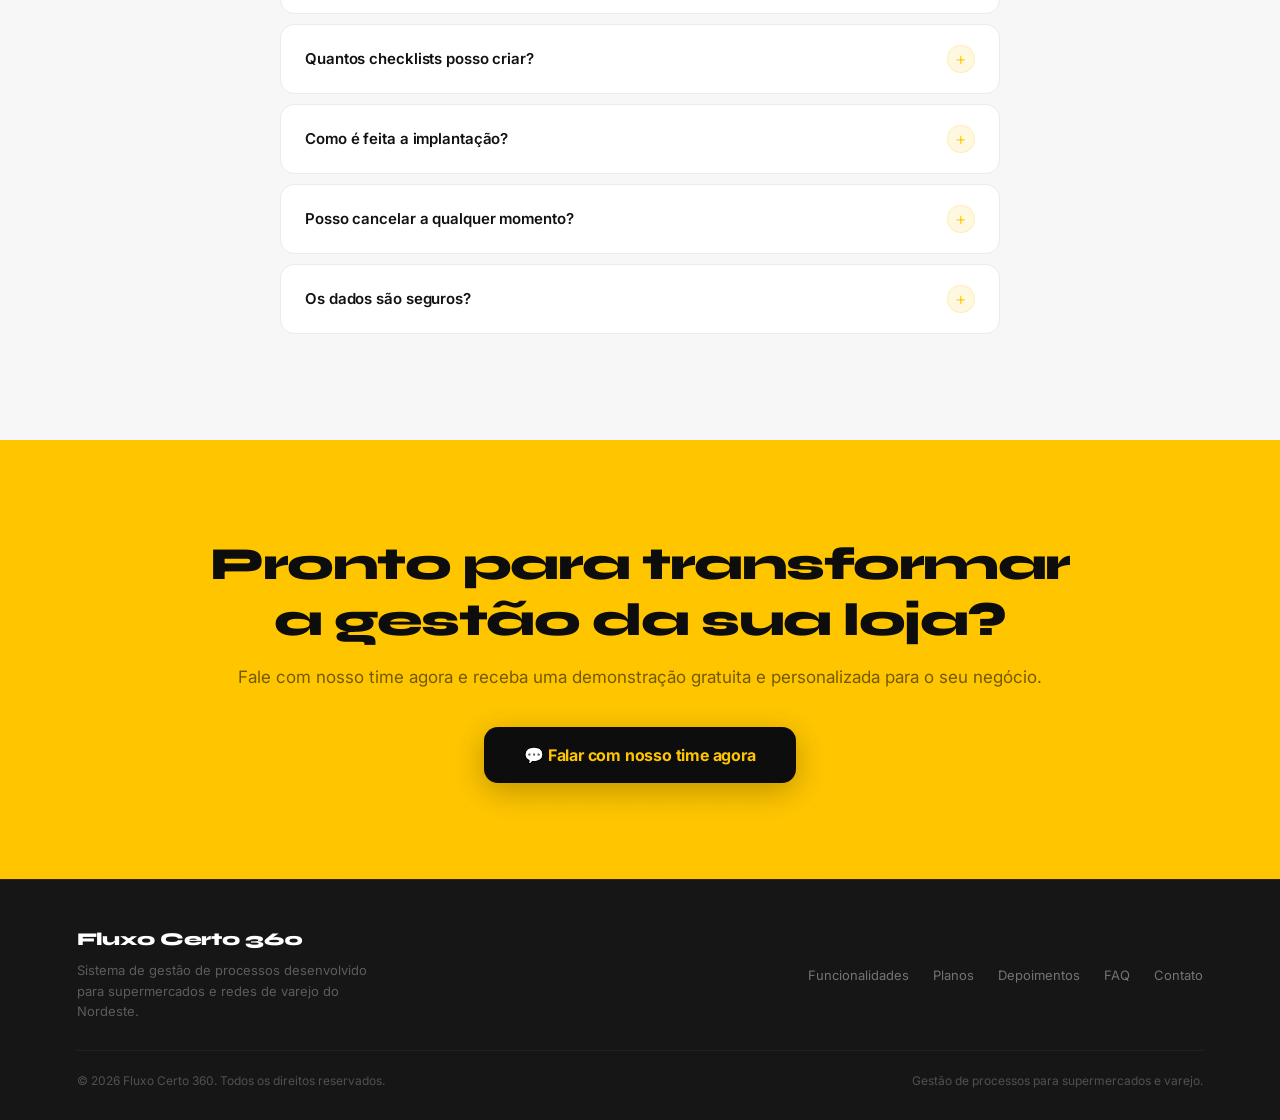
==== commit 4aae9e96: "revert: remove tema festivo São João + Copa (build 146) Co-Authored-By: Claude Sonnet 4.6 <noreply@a" ====
--- a/landing/index.html
+++ b/landing/index.html
@@ -376,6 +376,7 @@
     .features-grid .feature-card:nth-child(7) { --delay: .42s; }
     .features-grid .feature-card:nth-child(8) { --delay: .49s; }
     .features-grid .feature-card:nth-child(9) { --delay: .56s; }
+    .features-grid .feature-card:nth-child(10) { --delay: .63s; }
 
     /* ── COMO FUNCIONA ── */
     .how-section { background: var(--dark); }
@@ -455,8 +456,9 @@
     .plans-section .section-title { color: var(--white); }
     .plans-section .section-sub { color: rgba(255,255,255,.5); }
     .plans-grid {
-      display: grid; grid-template-columns: repeat(3, 1fr);
-      gap: 20px; align-items: start;
+      display: grid; grid-template-columns: repeat(2, 1fr);
+      gap: 24px; align-items: start;
+      max-width: 860px; margin: 0 auto;
     }
 
     /* Card base */
@@ -743,6 +745,7 @@
   <ul class="nav-links">
     <li><a href="#funcionalidades">Funcionalidades</a></li>
     <li><a href="#beneficios">Benefícios</a></li>
+    <li><a href="#inventario">Inventário</a></li>
     <li><a href="#planos">Planos</a></li>
     <li><a href="#depoimentos">Depoimentos</a></li>
     <li><a href="#faq">FAQ</a></li>
@@ -755,6 +758,7 @@
 <div class="nav-mobile" id="nav-mobile">
   <a href="#funcionalidades" onclick="toggleMenu()">Funcionalidades</a>
   <a href="#beneficios" onclick="toggleMenu()">Benefícios</a>
+  <a href="#inventario" onclick="toggleMenu()">Inventário</a>
   <a href="#planos" onclick="toggleMenu()">Planos</a>
   <a href="#depoimentos" onclick="toggleMenu()">Depoimentos</a>
   <a href="#faq" onclick="toggleMenu()">FAQ</a>
@@ -915,6 +919,11 @@
         <h3>Evidências com Foto</h3>
         <p>Operador registra foto antes e depois da ação, e ao concluir um plano. Tudo rastreado e disponível para auditoria.</p>
       </div>
+      <div class="feature-card fade-up">
+        <div class="feature-icon">📦</div>
+        <h3>FC360 Inventário</h3>
+        <p>Bipagem de EAN por câmera ou scanner físico. Controle por endereço, setor e coletor. Relatório com assinatura pronto para auditoria.</p>
+      </div>
     </div>
   </div>
 </section>
@@ -1035,6 +1044,90 @@
   </div>
 </section>
 
+<!-- FC360 INVENTÁRIO -->
+<section id="inventario" style="background:var(--dark)">
+  <div class="max">
+    <div class="section-header center fade-up">
+      <div class="section-label" style="justify-content:center;color:rgba(255,198,0,.7)">Novo Módulo</div>
+      <h2 class="section-title" style="color:#fff">FC360 Inventário</h2>
+      <p class="section-sub" style="color:rgba(255,255,255,.5);margin:0 auto">Controle de estoque completo — do cadastro de endereços à bipagem em campo, com relatório assinado pronto para auditoria.</p>
+    </div>
+
+    <div style="display:grid;grid-template-columns:1fr 1fr;gap:80px;align-items:center;margin-bottom:64px">
+      <div class="fade-left">
+        <h3 style="font-size:clamp(20px,2.5vw,28px);font-weight:800;color:#fff;margin-bottom:14px;letter-spacing:-.5px">Do endereço à contagem, tudo rastreado</h3>
+        <p style="color:rgba(255,255,255,.5);font-size:15px;line-height:1.75;margin-bottom:28px">O admin cadastra os endereços e setores, distribui para os coletores e acompanha o progresso em tempo real. O coletor bipa com a câmera do celular ou scanner físico — sem papel, sem erro de digitação.</p>
+        <ul style="list-style:none;display:flex;flex-direction:column;gap:12px">
+          <li style="display:flex;align-items:flex-start;gap:12px;font-size:14px;color:rgba(255,255,255,.65)"><span style="width:20px;height:20px;border-radius:50%;background:linear-gradient(135deg,#22c55e,#16a34a);display:flex;align-items:center;justify-content:center;font-size:11px;color:#fff;font-weight:700;flex-shrink:0;margin-top:1px">✓</span>Vários coletores bipando simultaneamente no mesmo inventário</li>
+          <li style="display:flex;align-items:flex-start;gap:12px;font-size:14px;color:rgba(255,255,255,.65)"><span style="width:20px;height:20px;border-radius:50%;background:linear-gradient(135deg,#22c55e,#16a34a);display:flex;align-items:center;justify-content:center;font-size:11px;color:#fff;font-weight:700;flex-shrink:0;margin-top:1px">✓</span>Filtro por endereço, setor ou coletor nos relatórios</li>
+          <li style="display:flex;align-items:flex-start;gap:12px;font-size:14px;color:rgba(255,255,255,.65)"><span style="width:20px;height:20px;border-radius:50%;background:linear-gradient(135deg,#22c55e,#16a34a);display:flex;align-items:center;justify-content:center;font-size:11px;color:#fff;font-weight:700;flex-shrink:0;margin-top:1px">✓</span>Modo pallet — bipar embalagem × quantidade de uma vez</li>
+          <li style="display:flex;align-items:flex-start;gap:12px;font-size:14px;color:rgba(255,255,255,.65)"><span style="width:20px;height:20px;border-radius:50%;background:linear-gradient(135deg,#22c55e,#16a34a);display:flex;align-items:center;justify-content:center;font-size:11px;color:#fff;font-weight:700;flex-shrink:0;margin-top:1px">✓</span>PDF com assinaturas do contador e do bipador para controle auditável</li>
+        </ul>
+      </div>
+      <div class="fade-right" style="background:rgba(255,255,255,.03);border:1px solid rgba(255,198,0,.15);border-radius:24px;padding:32px">
+        <div style="display:flex;align-items:center;gap:10px;margin-bottom:20px;padding-bottom:16px;border-bottom:1px solid rgba(255,255,255,.08)">
+          <span style="font-size:22px">📦</span>
+          <div>
+            <div style="font-weight:700;font-size:14px;color:#fff">Inventário #001 — Fev 2025</div>
+            <div style="font-size:11px;color:rgba(255,255,255,.35);margin-top:2px">3 coletores · 12 endereços</div>
+          </div>
+          <span style="margin-left:auto;background:rgba(34,197,94,.15);color:#4ade80;font-size:10px;font-weight:700;padding:3px 10px;border-radius:20px">EM ANDAMENTO</span>
+        </div>
+        <div style="display:flex;flex-direction:column;gap:10px">
+          <div style="display:flex;align-items:center;justify-content:space-between;background:rgba(255,255,255,.05);border-radius:10px;padding:10px 14px">
+            <div style="display:flex;align-items:center;gap:10px">
+              <span style="font-size:16px">📍</span>
+              <div><div style="font-size:12px;font-weight:600;color:#fff">Corredor A — Bebidas</div><div style="font-size:10px;color:rgba(255,255,255,.35)">48 itens bipados</div></div>
+            </div>
+            <span style="color:#4ade80;font-size:12px;font-weight:700">312 un</span>
+          </div>
+          <div style="display:flex;align-items:center;justify-content:space-between;background:rgba(255,255,255,.05);border-radius:10px;padding:10px 14px">
+            <div style="display:flex;align-items:center;gap:10px">
+              <span style="font-size:16px">📍</span>
+              <div><div style="font-size:12px;font-weight:600;color:#fff">Corredor B — Frios</div><div style="font-size:10px;color:rgba(255,255,255,.35)">31 itens bipados</div></div>
+            </div>
+            <span style="color:#4ade80;font-size:12px;font-weight:700">187 un</span>
+          </div>
+          <div style="display:flex;align-items:center;justify-content:space-between;background:rgba(255,255,255,.05);border-radius:10px;padding:10px 14px;border:1px solid rgba(255,198,0,.2)">
+            <div style="display:flex;align-items:center;gap:10px">
+              <span style="font-size:16px">📍</span>
+              <div><div style="font-size:12px;font-weight:600;color:#fff">Corredor C — Hortifruti</div><div style="font-size:10px;color:rgba(255,255,255,.35)">Em coleta...</div></div>
+            </div>
+            <span style="color:var(--y);font-size:12px;font-weight:700">— un</span>
+          </div>
+        </div>
+        <div style="margin-top:16px;padding:10px 14px;background:rgba(255,198,0,.1);border-radius:10px;display:flex;justify-content:space-between;align-items:center">
+          <span style="font-size:12px;color:rgba(255,255,255,.55)">Total parcial</span>
+          <span style="font-size:14px;font-weight:800;color:var(--y);font-family:'Syne',sans-serif">499 unidades · 79 itens</span>
+        </div>
+      </div>
+    </div>
+
+    <div style="display:grid;grid-template-columns:repeat(auto-fit,minmax(220px,1fr));gap:16px">
+      <div style="background:rgba(255,255,255,.04);border:1px solid rgba(255,255,255,.08);border-radius:16px;padding:22px" class="fade-up">
+        <div style="font-size:28px;margin-bottom:12px">📷</div>
+        <div style="font-size:14px;font-weight:700;color:#fff;margin-bottom:6px">Câmera ou Scanner</div>
+        <div style="font-size:13px;color:rgba(255,255,255,.45);line-height:1.6">Bipa com a câmera do celular ou conecta um scanner físico de código de barras via Bluetooth ou USB.</div>
+      </div>
+      <div style="background:rgba(255,255,255,.04);border:1px solid rgba(255,255,255,.08);border-radius:16px;padding:22px" class="fade-up">
+        <div style="font-size:28px;margin-bottom:12px">🗂️</div>
+        <div style="font-size:14px;font-weight:700;color:#fff;margin-bottom:6px">Endereços e Setores</div>
+        <div style="font-size:13px;color:rgba(255,255,255,.45);line-height:1.6">Organize por corredor, gôndola e setor. Cada endereço tem seu próprio total de unidades e itens contados.</div>
+      </div>
+      <div style="background:rgba(255,255,255,.04);border:1px solid rgba(255,255,255,.08);border-radius:16px;padding:22px" class="fade-up">
+        <div style="font-size:28px;margin-bottom:12px">👥</div>
+        <div style="font-size:14px;font-weight:700;color:#fff;margin-bottom:6px">Equipe simultânea</div>
+        <div style="font-size:13px;color:rgba(255,255,255,.45);line-height:1.6">Vários coletores trabalhando no mesmo inventário ao mesmo tempo. Cada um vê só os seus endereços.</div>
+      </div>
+      <div style="background:rgba(255,255,255,.04);border:1px solid rgba(255,255,255,.08);border-radius:16px;padding:22px" class="fade-up">
+        <div style="font-size:28px;margin-bottom:12px">📄</div>
+        <div style="font-size:14px;font-weight:700;color:#fff;margin-bottom:6px">Relatório assinado</div>
+        <div style="font-size:13px;color:rgba(255,255,255,.45);line-height:1.6">PDF por endereço com total de unidades, itens bipados e campos de assinatura do contador e bipador.</div>
+      </div>
+    </div>
+  </div>
+</section>
+
 <!-- PLANOS -->
 <section class="plans-section" id="planos">
   <div class="max">
@@ -1051,78 +1144,54 @@
 
     <div class="plans-grid">
 
-      <!-- Starter -->
+      <!-- Checklist -->
       <div class="plan-card fade-up">
-        <div class="plan-badge">Starter</div>
-        <div class="plan-name">Starter</div>
+        <div class="plan-badge">FC360 Checklist</div>
+        <div class="plan-name">Checklist</div>
         <div class="plan-price">
           <span class="currency">R$</span>
-          <strong>149</strong>
+          <strong>199</strong>
           <span class="period">/mês por loja</span>
         </div>
-        <p class="plan-desc">Ideal para loja única que quer dar o primeiro passo na gestão digital.</p>
+        <p class="plan-desc">Gestão completa de processos, checklists digitais e planos de ação para sua operação.</p>
         <div class="plan-divider"></div>
         <ul class="plan-features">
-          <li><span class="check">✓</span>1 loja</li>
           <li><span class="check">✓</span>Usuários ilimitados</li>
           <li><span class="check">✓</span>Sem custo por dispositivo</li>
           <li><span class="check">✓</span>Checklists ilimitados</li>
-          <li><span class="check">✓</span>Planos de ação</li>
+          <li><span class="check">✓</span>Planos de ação automáticos</li>
           <li><span class="check">✓</span>Relatórios em PDF</li>
+          <li><span class="check">✓</span>Dashboard com gráficos</li>
+          <li><span class="check">✓</span>Central de Resultados</li>
           <li><span class="check">✓</span>Funciona offline</li>
+          <li><span class="check">✓</span>Evidências com foto</li>
           <li><span class="check">✓</span>Suporte por WhatsApp</li>
         </ul>
-        <a class="plan-cta" href="https://wa.me/5581991665457?text=Quero%20o%20plano%20Starter%20do%20Fluxo%20Certo%20360!" target="_blank">Começar com Starter</a>
-      </div>
-
-      <!-- Pro (featured) -->
+        <a class="plan-cta" href="https://wa.me/5581991665457?text=Quero%20o%20FC360%20Checklist!" target="_blank">Começar com Checklist</a>
+      </div>
+
+      <!-- Checklist + Inventário (featured) -->
       <div class="plan-card featured fade-up" style="--delay:.1s">
-        <div class="plan-badge hot">Mais popular</div>
-        <div class="plan-name">Pro</div>
+        <div class="plan-badge hot">✦ Mais completo</div>
+        <div class="plan-name">Checklist + Inventário</div>
         <div class="plan-price">
           <span class="currency">R$</span>
-          <strong>349</strong>
-          <span class="period">/mês</span>
-        </div>
-        <p class="plan-desc">Para redes com até 5 lojas que precisam de controle centralizado e relatórios avançados.</p>
+          <strong>299</strong>
+          <span class="period">/mês por loja</span>
+        </div>
+        <p class="plan-desc">Tudo do Checklist mais o módulo completo de inventário com bipagem, relatórios e etiquetas.</p>
         <div class="plan-divider"></div>
         <ul class="plan-features">
-          <li><span class="check">✓</span>Até 5 lojas</li>
-          <li><span class="check">✓</span>Usuários ilimitados</li>
-          <li><span class="check">✓</span>Sem custo por dispositivo</li>
-          <li><span class="check">✓</span>Tudo do Starter</li>
-          <li><span class="check">✓</span>Central de Resultados completa</li>
-          <li><span class="check">✓</span>Ranking de lojas e operadores</li>
-          <li><span class="check">✓</span>Relatório de pendências por loja</li>
-          <li><span class="check">✓</span>Dashboard com gráficos</li>
-          <li><span class="check">✓</span>Suporte prioritário</li>
+          <li><span class="check">✓</span>Tudo do plano Checklist</li>
+          <li><span class="check">✓</span>FC360 Inventário completo</li>
+          <li><span class="check">✓</span>Bipagem por câmera ou scanner</li>
+          <li><span class="check">✓</span>Gestão por endereço e setor</li>
+          <li><span class="check">✓</span>Multi-coletor simultâneo</li>
+          <li><span class="check">✓</span>Relatório com campos de assinatura</li>
+          <li><span class="check">✓</span>Etiquetas QR + Code128 para impressão</li>
+          <li><span class="check">✓</span>Filtros por endereço, setor e coletor</li>
         </ul>
-        <a class="plan-cta" href="https://wa.me/5581991665457?text=Quero%20o%20plano%20Pro%20do%20Fluxo%20Certo%20360!" target="_blank">Começar com Pro</a>
-      </div>
-
-      <!-- Enterprise -->
-      <div class="plan-card fade-up" style="--delay:.2s">
-        <div class="plan-badge">Enterprise</div>
-        <div class="plan-name">Enterprise</div>
-        <div class="plan-price">
-          <span class="currency">R$</span>
-          <strong>699</strong>
-          <span class="period">/mês</span>
-        </div>
-        <p class="plan-desc">Para grandes redes com muitas lojas, múltiplas regiões e necessidade de customização.</p>
-        <div class="plan-divider"></div>
-        <ul class="plan-features">
-          <li><span class="check">✓</span>Lojas ilimitadas</li>
-          <li><span class="check">✓</span>Usuários ilimitados</li>
-          <li><span class="check">✓</span>Sem custo por dispositivo</li>
-          <li><span class="check">✓</span>Tudo do Pro</li>
-          <li><span class="check">✓</span>Relatório corporativo multi-loja</li>
-          <li><span class="check">✓</span>Customização avançada</li>
-          <li><span class="check">✓</span>Onboarding personalizado</li>
-          <li><span class="check">✓</span>Consultor dedicado exclusivo</li>
-          <li><span class="check">✓</span>SLA garantido</li>
-        </ul>
-        <a class="plan-cta" href="https://wa.me/5581991665457?text=Quero%20o%20plano%20Enterprise%20do%20Fluxo%20Certo%20360!" target="_blank">Falar com consultor</a>
+        <a class="plan-cta" href="https://wa.me/5581991665457?text=Quero%20o%20FC360%20Checklist%20%2B%20Invent%C3%A1rio!" target="_blank">Começar com Inventário</a>
       </div>
     </div>
     <p class="plans-note">💬 Não tem certeza qual plano escolher? <a href="https://wa.me/5581991665457" target="_blank" style="color:var(--y);text-decoration:none;font-weight:600">Fale com a gente</a> e te ajudamos a decidir.</p>
@@ -1310,5 +1379,6 @@
       : 'rgba(13,13,13,.95)';
   });
 </script>
+</script>
 </body>
 </html>
